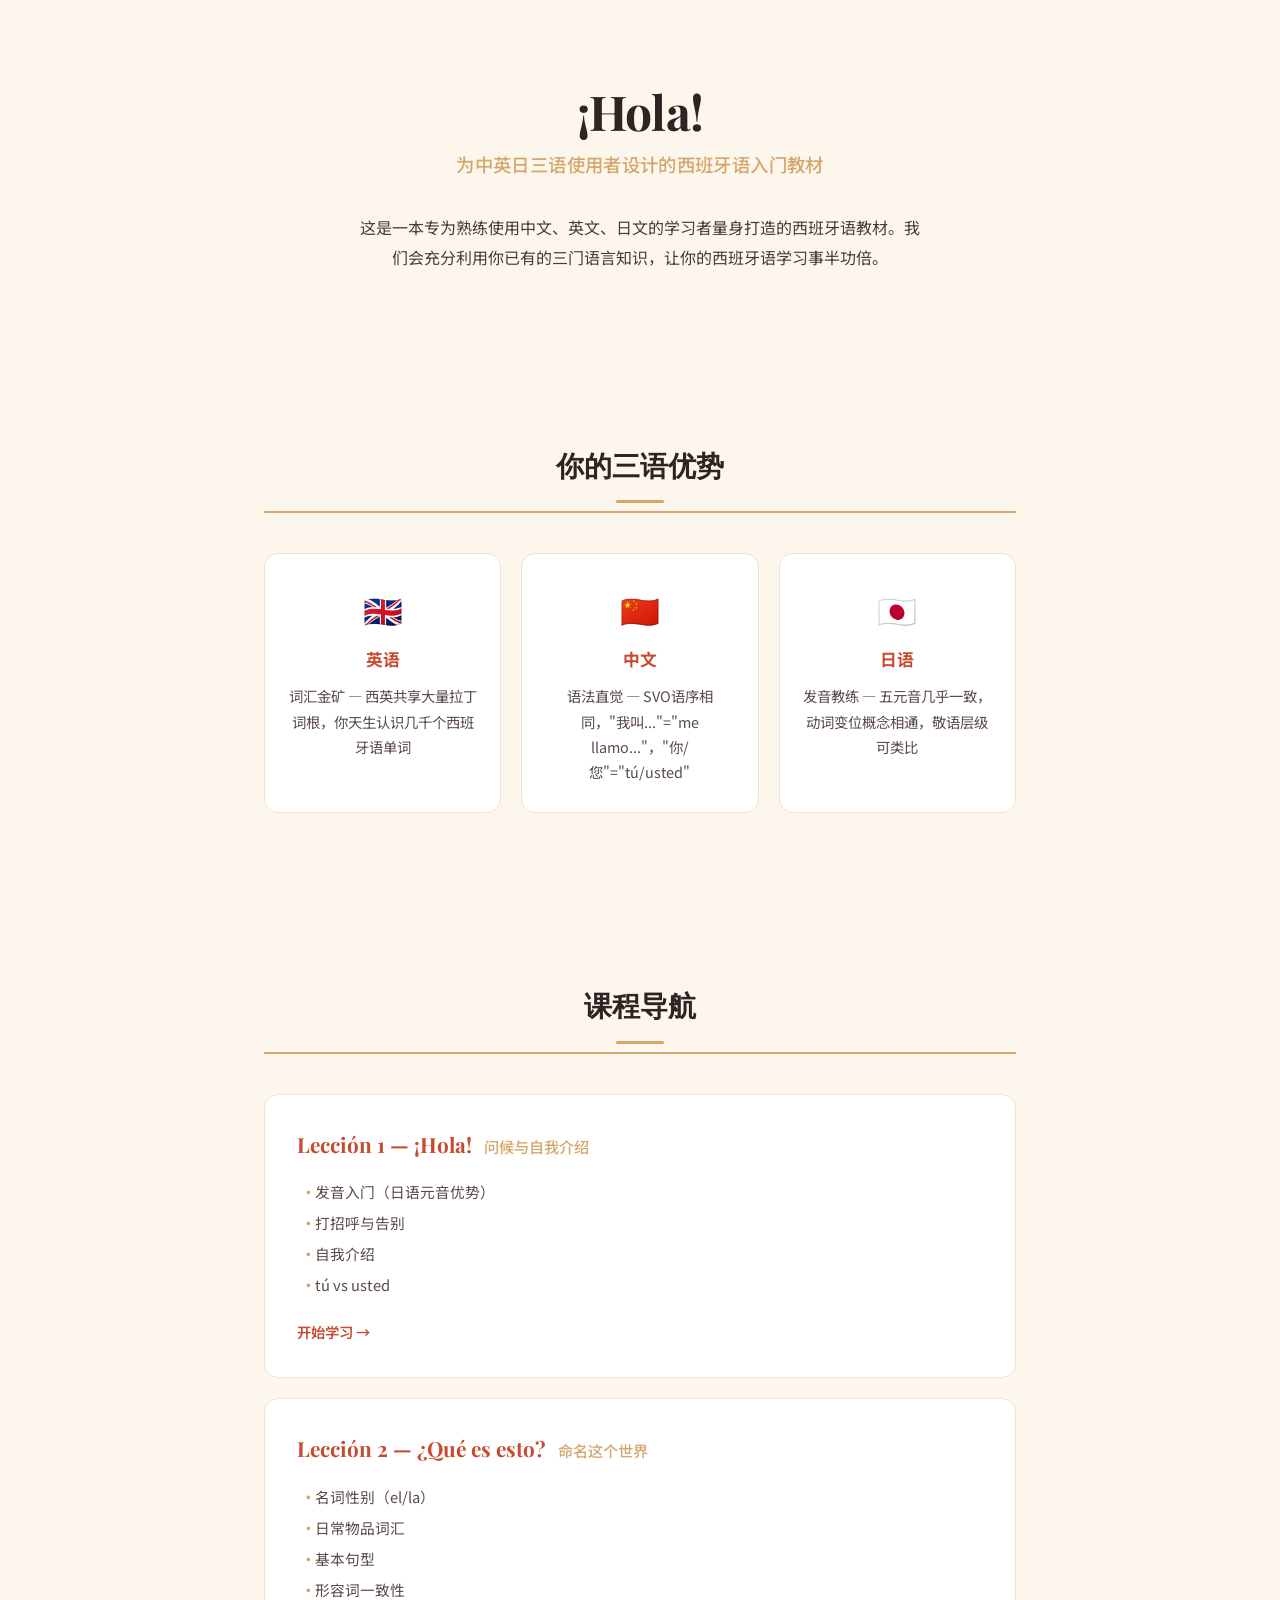
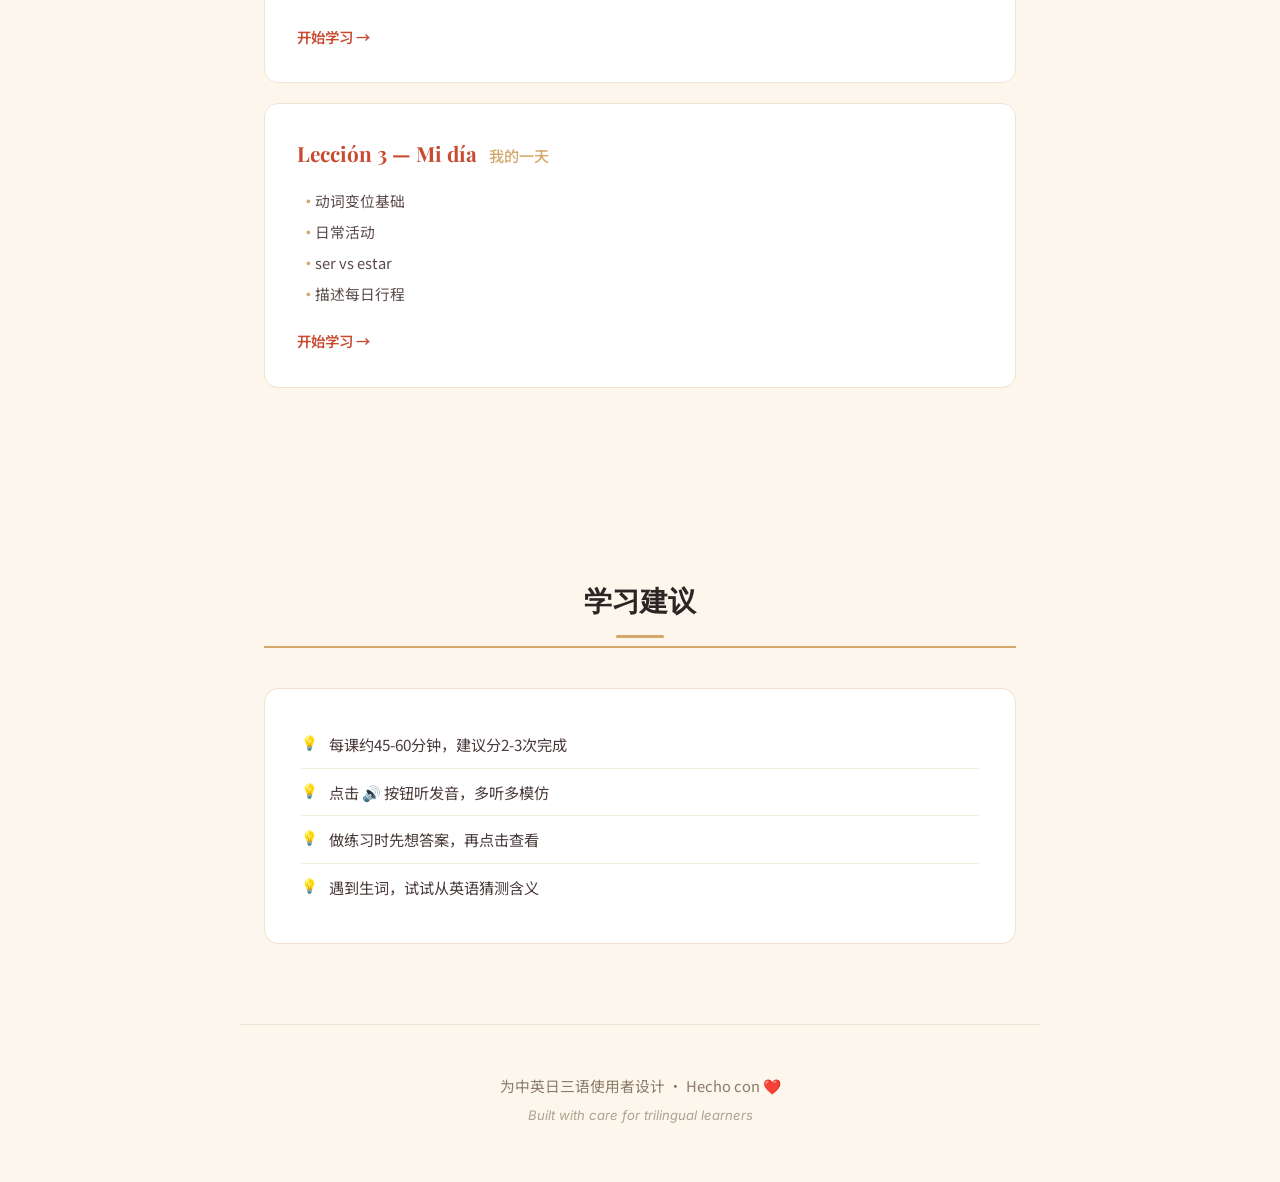
==== index.html @ 63743ad9 "Initial commit: Spanish textbook for trilingual learners (ZH/EN/JA) Three lessons with TTS audio, in" ====
<!DOCTYPE html>
<html lang="zh-CN">
<head>
  <meta charset="UTF-8">
  <meta name="viewport" content="width=device-width, initial-scale=1.0">
  <title>¡Hola! — 西班牙语入门教材</title>
  <link rel="preconnect" href="https://fonts.googleapis.com">
  <link rel="preconnect" href="https://fonts.gstatic.com" crossorigin>
  <link href="https://fonts.googleapis.com/css2?family=Inter:wght@400;500;600&family=Noto+Sans+SC:wght@400;500;700&family=Playfair+Display:ital,wght@0,700;1,700&display=swap" rel="stylesheet">
  <link rel="stylesheet" href="css/style.css">
</head>
<body>

  <!-- Hero -->
  <section class="hero">
    <div class="container">
      <h1 class="hero-title">¡Hola!</h1>
      <p class="hero-subtitle">为中英日三语使用者设计的西班牙语入门教材</p>
      <p class="hero-welcome">这是一本专为熟练使用中文、英文、日文的学习者量身打造的西班牙语教材。我们会充分利用你已有的三门语言知识，让你的西班牙语学习事半功倍。</p>
    </div>
  </section>

  <!-- Advantages -->
  <section class="advantages">
    <div class="container">
      <h2 class="section-title">你的三语优势</h2>
      <div class="advantages-grid">
        <div class="advantage-card">
          <div class="advantage-flag">🇬🇧</div>
          <div class="advantage-lang">英语</div>
          <p class="advantage-desc">词汇金矿 — 西英共享大量拉丁词根，你天生认识几千个西班牙语单词</p>
        </div>
        <div class="advantage-card">
          <div class="advantage-flag">🇨🇳</div>
          <div class="advantage-lang">中文</div>
          <p class="advantage-desc">语法直觉 — SVO语序相同，"我叫..."="me llamo..."，"你/您"="tú/usted"</p>
        </div>
        <div class="advantage-card">
          <div class="advantage-flag">🇯🇵</div>
          <div class="advantage-lang">日语</div>
          <p class="advantage-desc">发音教练 — 五元音几乎一致，动词变位概念相通，敬语层级可类比</p>
        </div>
      </div>
    </div>
  </section>

  <!-- Course Map -->
  <section class="course-map">
    <div class="container">
      <h2 class="section-title">课程导航</h2>

      <a href="leccion1.html" class="lesson-card">
        <div class="lesson-header">
          <span class="lesson-title">Lección 1 — ¡Hola!</span>
          <span class="lesson-zh-title">问候与自我介绍</span>
        </div>
        <ul class="lesson-topics">
          <li>发音入门（日语元音优势）</li>
          <li>打招呼与告别</li>
          <li>自我介绍</li>
          <li>tú vs usted</li>
        </ul>
        <span class="lesson-cta">开始学习</span>
      </a>

      <a href="leccion2.html" class="lesson-card">
        <div class="lesson-header">
          <span class="lesson-title">Lección 2 — ¿Qué es esto?</span>
          <span class="lesson-zh-title">命名这个世界</span>
        </div>
        <ul class="lesson-topics">
          <li>名词性别（el/la）</li>
          <li>日常物品词汇</li>
          <li>基本句型</li>
          <li>形容词一致性</li>
        </ul>
        <span class="lesson-cta">开始学习</span>
      </a>

      <a href="leccion3.html" class="lesson-card">
        <div class="lesson-header">
          <span class="lesson-title">Lección 3 — Mi día</span>
          <span class="lesson-zh-title">我的一天</span>
        </div>
        <ul class="lesson-topics">
          <li>动词变位基础</li>
          <li>日常活动</li>
          <li>ser vs estar</li>
          <li>描述每日行程</li>
        </ul>
        <span class="lesson-cta">开始学习</span>
      </a>
    </div>
  </section>

  <!-- Tips -->
  <section class="tips">
    <div class="container">
      <h2 class="section-title">学习建议</h2>
      <ul class="tips-list">
        <li>每课约45-60分钟，建议分2-3次完成</li>
        <li>点击 🔊 按钮听发音，多听多模仿</li>
        <li>做练习时先想答案，再点击查看</li>
        <li>遇到生词，试试从英语猜测含义</li>
      </ul>
    </div>
  </section>

  <!-- Footer -->
  <footer class="footer">
    <div class="container">
      <p class="footer-main">为中英日三语使用者设计 · Hecho con ❤️</p>
      <p class="footer-sub">Built with care for trilingual learners</p>
    </div>
  </footer>

</body>
</html>
---- css/style.css ----
/* ═══════════════════════════════════════════════════════════════
   SHARED CSS — Español Course
   Contains all styles from index.html, leccion1, leccion2, leccion3
   ═══════════════════════════════════════════════════════════════ */

/* === RESET & BASE (shared across all lessons) === */
*, *::before, *::after {
  margin: 0;
  padding: 0;
  box-sizing: border-box;
}

:root {
  --terracotta: #C84B31;
  --cream: #ECDBBA;
  --dark: #2D2424;
  --gold: #D4A76A;
  --light-bg: #FDF6EC;
  --success: #4CAF50;
  --error: #E74C3C;
  /* Leccion 1 specific vars */
  --font-heading: 'Playfair Display', serif;
  --font-body: 'Inter', 'Noto Sans SC', 'Noto Sans JP', sans-serif;
  --font-cn: 'Noto Sans SC', sans-serif;
  --font-jp: 'Noto Sans JP', sans-serif;
  --max-w: 800px;
  --nav-h: 52px;
  --section-nav-h: 42px;
  /* Leccion 2 specific vars */
  --masc: #3B82F6;
  --fem: #E11D48;
  /* Leccion 3 specific vars */
  --light-cream: #F5EFE6;
  --soft-white: #FFF8F0;
  --terracotta-light: rgba(200,75,49,0.08);
  --gold-light: rgba(212,167,106,0.12);
  --shadow-sm: 0 1px 3px rgba(45,36,36,0.08);
  --shadow-md: 0 4px 12px rgba(45,36,36,0.10);
  --shadow-lg: 0 8px 30px rgba(45,36,36,0.12);
  --radius: 12px;
  --radius-sm: 8px;
}


/* ═══════════════════════════════════════════════════════════════
   INDEX.HTML STYLES
   ═══════════════════════════════════════════════════════════════ */

/* Note: index.html body uses slightly different font declaration;
   we keep the body rule generic, and index adds its own overrides inline */

body {
  font-family: 'Noto Sans SC', 'Inter', sans-serif;
  background-color: #FDF6EC;
  color: #2D2424;
  line-height: 1.7;
  -webkit-font-smoothing: antialiased;
}

.container {
  max-width: 800px;
  margin: 0 auto;
  padding: 0 24px;
}

/* ── Index Hero ── */
.hero-title {
  font-family: 'Playfair Display', serif;
  font-size: 5rem;
  font-weight: 700;
  color: #C84B31;
  letter-spacing: -0.02em;
  margin-bottom: 16px;
}

.hero-subtitle {
  font-size: 1.15rem;
  font-weight: 500;
  color: #D4A76A;
  margin-bottom: 32px;
  letter-spacing: 0.02em;
}

.hero-welcome {
  font-size: 1rem;
  color: #4a3a3a;
  max-width: 560px;
  margin: 0 auto;
  line-height: 1.9;
}

/* ── Index Section titles ── */
.section-title {
  font-family: 'Playfair Display', serif;
  font-size: 1.75rem;
  font-weight: 700;
  color: #2D2424;
  text-align: center;
  margin-bottom: 40px;
  position: relative;
}

.section-title::after {
  content: '';
  display: block;
  width: 48px;
  height: 3px;
  background: #D4A76A;
  border-radius: 2px;
  margin: 12px auto 0;
}

/* ── Index Advantages ── */
.advantages {
  padding: 60px 0;
}

.advantages-grid {
  display: grid;
  grid-template-columns: repeat(3, 1fr);
  gap: 20px;
}

.advantage-card {
  background: #fff;
  border-radius: 14px;
  padding: 28px 22px;
  text-align: center;
  border: 1px solid #f0e4d0;
  transition: transform 0.25s ease, box-shadow 0.25s ease;
}

.advantage-card:hover {
  transform: translateY(-4px);
  box-shadow: 0 8px 24px rgba(45, 36, 36, 0.08);
}

.advantage-flag {
  font-size: 2rem;
  margin-bottom: 8px;
}

.advantage-lang {
  font-weight: 700;
  font-size: 1.05rem;
  margin-bottom: 10px;
  color: #C84B31;
}

.advantage-desc {
  font-size: 0.9rem;
  color: #5a4a4a;
  line-height: 1.75;
}

/* ── Index Course Map ── */
.course-map {
  padding: 60px 0;
}

.lesson-card {
  background: #fff;
  border-radius: 14px;
  padding: 32px;
  margin-bottom: 20px;
  border: 1px solid #f0e4d0;
  transition: transform 0.25s ease, box-shadow 0.25s ease, border-color 0.25s ease;
  display: block;
  text-decoration: none;
  color: inherit;
}

.lesson-card:hover {
  transform: translateY(-3px);
  box-shadow: 0 10px 30px rgba(200, 75, 49, 0.1);
  border-color: #D4A76A;
}

.lesson-header {
  display: flex;
  align-items: baseline;
  gap: 12px;
  margin-bottom: 6px;
  flex-wrap: wrap;
}

.lesson-title {
  font-family: 'Playfair Display', serif;
  font-size: 1.3rem;
  font-weight: 700;
  color: #C84B31;
}

.lesson-zh-title {
  font-size: 0.95rem;
  font-weight: 500;
  color: #D4A76A;
}

.lesson-topics {
  list-style: none;
  margin: 14px 0 18px;
  padding: 0;
}

.lesson-topics li {
  font-size: 0.92rem;
  color: #5a4a4a;
  padding: 3px 0;
  padding-left: 18px;
  position: relative;
}

.lesson-topics li::before {
  content: '·';
  position: absolute;
  left: 4px;
  color: #D4A76A;
  font-weight: 700;
}

.lesson-cta {
  display: inline-block;
  font-size: 0.9rem;
  font-weight: 600;
  color: #C84B31;
  transition: color 0.2s ease;
}

.lesson-card:hover .lesson-cta {
  color: #a33d26;
}

.lesson-cta::after {
  content: ' →';
}

/* ── Index Tips ── */
.tips {
  padding: 60px 0;
}

.tips-list {
  background: #fff;
  border-radius: 14px;
  padding: 32px 36px;
  border: 1px solid #f0e4d0;
  list-style: none;
}

.tips-list li {
  font-size: 0.95rem;
  color: #4a3a3a;
  padding: 10px 0;
  padding-left: 28px;
  position: relative;
  line-height: 1.75;
}

.tips-list li::before {
  content: '💡';
  position: absolute;
  left: 0;
  top: 10px;
  font-size: 0.85rem;
}

.tips-list li + li {
  border-top: 1px solid #f5ece0;
}

/* ── Index Footer ── */
.footer {
  text-align: center;
  padding: 48px 0 56px;
  border-top: 1px solid #ede3d3;
  margin-top: 20px;
}

.footer-main {
  font-size: 0.92rem;
  color: #8a7a6a;
  margin-bottom: 6px;
}

.footer-sub {
  font-family: 'Inter', sans-serif;
  font-size: 0.82rem;
  color: #b0a090;
  font-style: italic;
}


/* ═══════════════════════════════════════════════════════════════
   LECCIÓN 1 STYLES
   ═══════════════════════════════════════════════════════════════ */

/* --- Leccion 1: html/body overrides ---
   (Applied via body.leccion1 or page-specific inline) */

/* === SCROLL PROGRESS BAR (L1) === */
#progress-bar {
  position: fixed; top: 0; left: 0;
  height: 3px; width: 0%;
  background: linear-gradient(90deg, var(--terracotta), var(--gold));
  z-index: 1001;
  transition: width 0.1s linear;
}

/* === STICKY NAV (L1) === */
nav.main-nav {
  position: sticky; top: 0; z-index: 1000;
  background: var(--dark);
  border-bottom: 2px solid var(--terracotta);
}
nav.main-nav .nav-inner {
  max-width: var(--max-w);
  margin: 0 auto;
  display: flex; align-items: center; justify-content: center;
  gap: 0;
  height: var(--nav-h);
  padding: 0 20px;
}
nav.main-nav a {
  color: var(--cream);
  text-decoration: none;
  font-family: var(--font-cn);
  font-size: 14px;
  font-weight: 500;
  padding: 8px 18px;
  border-radius: 4px;
  transition: background 0.2s, color 0.2s;
}
nav.main-nav a:hover { background: rgba(200,75,49,0.3); }
nav.main-nav a.active {
  background: var(--terracotta);
  color: #fff;
}

/* === SECTION NAV (L1) === */
nav.section-nav {
  position: sticky; top: var(--nav-h); z-index: 999;
  background: var(--cream);
  border-bottom: 1px solid var(--gold);
  overflow-x: auto;
  -webkit-overflow-scrolling: touch;
}
nav.section-nav::-webkit-scrollbar { height: 0; }
nav.section-nav .nav-inner {
  max-width: var(--max-w);
  margin: 0 auto;
  display: flex; align-items: center;
  gap: 4px;
  height: var(--section-nav-h);
  padding: 0 20px;
  white-space: nowrap;
}
nav.section-nav a {
  color: var(--dark);
  text-decoration: none;
  font-family: var(--font-cn);
  font-size: 13px;
  padding: 4px 12px;
  border-radius: 20px;
  transition: background 0.2s, color 0.2s;
  flex-shrink: 0;
}
nav.section-nav a:hover { background: var(--gold); color: #fff; }
nav.section-nav a.active { background: var(--terracotta); color: #fff; }

/* === SPEED CONTROL (L1) === */
.speed-control {
  max-width: var(--max-w);
  margin: 16px auto 0;
  padding: 10px 20px;
  display: flex; align-items: center; gap: 12px;
  background: #fff;
  border: 1px solid var(--cream);
  border-radius: 8px;
  font-family: var(--font-cn);
  font-size: 13px;
  color: var(--dark);
}
.speed-control input[type="range"] {
  flex: 1;
  max-width: 180px;
  accent-color: var(--terracotta);
  cursor: pointer;
}
.speed-control .speed-val {
  font-weight: 600;
  color: var(--terracotta);
  min-width: 36px;
}

/* === MAIN CONTENT (L1) === */
main {
  max-width: var(--max-w);
  margin: 0 auto;
  padding: 32px 20px 60px;
}

/* === HEADINGS (L1) === */
h1 {
  font-family: var(--font-heading);
  font-size: 2.2rem;
  color: var(--terracotta);
  margin-bottom: 8px;
  line-height: 1.3;
}
h1 .subtitle {
  display: block;
  font-family: var(--font-cn);
  font-size: 1rem;
  color: var(--dark);
  font-weight: 500;
  margin-top: 4px;
}
h2 {
  font-family: var(--font-heading);
  font-size: 1.6rem;
  color: var(--dark);
  margin: 48px 0 20px;
  padding-bottom: 8px;
  border-bottom: 2px solid var(--gold);
}
h2 .block-num {
  display: inline-block;
  background: var(--terracotta);
  color: #fff;
  font-family: var(--font-body);
  font-size: 0.75rem;
  font-weight: 700;
  padding: 2px 10px;
  border-radius: 12px;
  margin-right: 8px;
  vertical-align: middle;
  position: relative;
  top: -2px;
}
h3 {
  font-family: var(--font-cn);
  font-size: 1.15rem;
  font-weight: 600;
  color: var(--dark);
  margin: 28px 0 12px;
}

/* === CARDS & BOXES (L1) === */
.welcome-card {
  background: linear-gradient(135deg, var(--cream), #fff);
  border-left: 4px solid var(--terracotta);
  border-radius: 8px;
  padding: 24px 28px;
  margin: 24px 0;
  font-family: var(--font-cn);
  font-size: 1.05rem;
  line-height: 1.9;
}
.character-card {
  display: flex; align-items: center; gap: 20px;
  background: #fff;
  border: 2px solid var(--gold);
  border-radius: 12px;
  padding: 20px 24px;
  margin: 20px 0;
}
.character-card .avatar {
  font-size: 3rem;
  width: 72px; height: 72px;
  background: var(--cream);
  border-radius: 50%;
  display: flex; align-items: center; justify-content: center;
  flex-shrink: 0;
}
.character-card .info {
  font-family: var(--font-cn);
}
.character-card .info .name {
  font-family: var(--font-heading);
  font-size: 1.3rem;
  color: var(--terracotta);
}
.character-card .info p {
  font-size: 0.95rem;
  color: #555;
  margin-top: 4px;
}

.note-box {
  background: #FFF9EE;
  border: 1px solid var(--gold);
  border-radius: 8px;
  padding: 16px 20px;
  margin: 16px 0;
  font-family: var(--font-cn);
  font-size: 0.93rem;
  line-height: 1.8;
}
.note-box.jp-note {
  border-left: 4px solid #E91E63;
}
.note-box.grammar-note {
  border-left: 4px solid var(--terracotta);
  background: #FFF5F2;
}
.note-box .note-label {
  font-weight: 600;
  color: var(--terracotta);
  margin-bottom: 4px;
}

/* === TABLES (L1) === */
.table-wrap {
  overflow-x: auto;
  margin: 16px 0;
  border-radius: 8px;
  border: 1px solid var(--cream);
}
table {
  width: 100%;
  border-collapse: collapse;
  font-size: 0.95rem;
  background: #fff;
}
thead th {
  background: var(--dark);
  color: var(--cream);
  font-family: var(--font-cn);
  font-weight: 600;
  padding: 10px 14px;
  text-align: left;
  font-size: 0.85rem;
}
tbody td {
  padding: 10px 14px;
  border-bottom: 1px solid var(--cream);
  vertical-align: middle;
}
tbody tr:last-child td { border-bottom: none; }
tbody tr:nth-child(even) { background: var(--light-bg); }
td .es { font-weight: 600; color: var(--terracotta); font-size: 1.05rem; }
td .ipa { color: #888; font-size: 0.85rem; }
td .jp { font-family: var(--font-jp); }
td .cn { font-family: var(--font-cn); }

/* === SPEAKER BUTTON (L1) === */
.speak-btn {
  display: inline-flex; align-items: center; justify-content: center;
  background: none;
  border: 1px solid var(--cream);
  border-radius: 4px;
  cursor: pointer;
  font-size: 14px;
  width: 28px; height: 28px;
  padding: 0;
  color: var(--terracotta);
  transition: background 0.15s, border-color 0.15s, transform 0.1s;
  vertical-align: middle;
  margin-left: 4px;
  flex-shrink: 0;
}
.speak-btn:hover { background: var(--cream); border-color: var(--gold); }
.speak-btn:active { transform: scale(0.92); }
.speak-btn.playing { background: var(--terracotta); color: #fff; border-color: var(--terracotta); }

/* === TIMELINE VOCABULARY (L1) === */
.timeline {
  margin: 24px 0;
  position: relative;
}
.timeline::before {
  content: '';
  position: absolute;
  left: 20px; top: 0; bottom: 0;
  width: 2px;
  background: var(--gold);
}
.timeline-section {
  margin-bottom: 28px;
  padding-left: 50px;
  position: relative;
}
.timeline-section .dot {
  position: absolute;
  left: 13px; top: 6px;
  width: 16px; height: 16px;
  background: var(--terracotta);
  border-radius: 50%;
  border: 3px solid var(--light-bg);
}
.timeline-section .time-label {
  font-family: var(--font-cn);
  font-weight: 600;
  font-size: 0.9rem;
  color: var(--gold);
  margin-bottom: 8px;
  letter-spacing: 0.5px;
}

/* Leccion 1 vocab-item (different from L2's vocab-item) */
/* Using descendant selectors where needed */
.timeline .vocab-item,
.leccion1 .vocab-item {
  background: #fff;
  border: 1px solid var(--cream);
  border-radius: 8px;
  padding: 14px 18px;
  margin-bottom: 10px;
  display: flex;
  align-items: flex-start;
  gap: 12px;
  flex-wrap: wrap;
}
.vocab-item .es-word {
  font-size: 1.25rem;
  font-weight: 700;
  color: var(--terracotta);
  font-family: var(--font-heading);
}
.vocab-item .details {
  font-family: var(--font-cn);
  font-size: 0.9rem;
  color: #555;
  flex: 1;
  min-width: 200px;
}
.vocab-item .details .cn-meaning {
  font-weight: 600;
  color: var(--dark);
}
.vocab-item .phonetic {
  font-size: 0.8rem;
  color: #999;
  font-style: italic;
}
.vocab-item .note-inline {
  font-size: 0.82rem;
  color: var(--terracotta);
  margin-top: 4px;
  display: block;
}

/* === PHRASES (L1) === */
.phrase-card {
  background: #fff;
  border: 1px solid var(--cream);
  border-radius: 8px;
  padding: 16px 20px;
  margin-bottom: 12px;
  display: flex;
  align-items: center;
  gap: 12px;
  flex-wrap: wrap;
}
.phrase-card .es-phrase {
  font-size: 1.2rem;
  font-weight: 700;
  color: var(--terracotta);
  font-family: var(--font-heading);
}
.phrase-card .meaning {
  font-family: var(--font-cn);
  font-size: 0.9rem;
  color: #555;
  flex: 1;
}
.phrase-card .meaning .cn { font-weight: 600; color: var(--dark); }

/* === DIALOGUES (L1) === */
.dialogue-box {
  background: #fff;
  border: 2px solid var(--cream);
  border-radius: 12px;
  padding: 24px;
  margin: 20px 0;
  position: relative;
}
.dialogue-box .dialogue-title {
  font-family: var(--font-cn);
  font-weight: 600;
  font-size: 1rem;
  color: var(--terracotta);
  margin-bottom: 16px;
  display: flex;
  align-items: center;
  justify-content: space-between;
  flex-wrap: wrap;
  gap: 8px;
}

/* L1 play-all-btn */
.dialogue-box .play-all-btn,
.play-all-btn {
  background: var(--terracotta);
  color: #fff;
  border: none;
  border-radius: 20px;
  padding: 6px 16px;
  font-size: 0.82rem;
  font-family: var(--font-cn);
  cursor: pointer;
  transition: background 0.2s, transform 0.1s;
  display: inline-flex; align-items: center; gap: 6px;
}
.play-all-btn:hover { background: #a33d26; }
.play-all-btn:active { transform: scale(0.96); }

/* L1 dialogue-line */
.dialogue-box .dialogue-line {
  display: flex;
  gap: 12px;
  margin-bottom: 12px;
  align-items: flex-start;
}
.dialogue-box .dialogue-line:last-child { margin-bottom: 0; }
.dialogue-box .dialogue-line .speaker {
  font-weight: 700;
  color: var(--dark);
  min-width: 80px;
  flex-shrink: 0;
  font-size: 0.9rem;
  padding-top: 2px;
}
.dialogue-box .dialogue-line .speaker.carlos { color: var(--terracotta); }
.dialogue-box .dialogue-line .speaker.prof { color: #6A1B9A; }
.dialogue-box .dialogue-line .text {
  flex: 1;
}
.dialogue-box .dialogue-line .text .es {
  font-weight: 600;
  color: var(--dark);
  font-size: 1rem;
}
.dialogue-box .dialogue-line .text .cn-trans {
  font-family: var(--font-cn);
  font-size: 0.85rem;
  color: #888;
  margin-top: 2px;
}
.dialogue-side-note {
  background: #F3E5F5;
  border: 1px solid #CE93D8;
  border-radius: 8px;
  padding: 12px 16px;
  margin-top: 16px;
  font-family: var(--font-cn);
  font-size: 0.85rem;
  color: #4A148C;
}

/* === EXERCISES (L1) === */
.exercise-section {
  background: #fff;
  border: 2px solid var(--cream);
  border-radius: 12px;
  padding: 24px;
  margin: 28px 0;
}
.exercise-section .exercise-title {
  font-family: var(--font-cn);
  font-weight: 700;
  font-size: 1.05rem;
  color: var(--terracotta);
  margin-bottom: 20px;
  display: flex;
  align-items: center;
  gap: 8px;
}

.question-block {
  margin-bottom: 20px;
  padding-bottom: 20px;
  border-bottom: 1px dashed var(--cream);
}
.question-block:last-of-type { border-bottom: none; padding-bottom: 0; }
.question-block .q-label {
  font-family: var(--font-cn);
  font-size: 0.95rem;
  margin-bottom: 10px;
  color: var(--dark);
  line-height: 1.6;
}
.question-block .q-label .q-num {
  display: inline-block;
  background: var(--cream);
  color: var(--dark);
  font-weight: 700;
  font-size: 0.78rem;
  width: 24px; height: 24px;
  line-height: 24px;
  text-align: center;
  border-radius: 50%;
  margin-right: 6px;
}

/* Multiple choice (L1) */
.mc-options {
  display: flex; flex-wrap: wrap; gap: 8px;
  margin-bottom: 10px;
}
.mc-btn {
  background: var(--light-bg);
  border: 2px solid var(--cream);
  border-radius: 8px;
  padding: 8px 18px;
  font-size: 0.95rem;
  font-family: var(--font-body);
  cursor: pointer;
  transition: border-color 0.2s, background 0.2s;
}
.mc-btn:hover { border-color: var(--gold); background: #FFF9EE; }
.mc-btn.selected { border-color: var(--terracotta); background: #FFF0EB; }
.mc-btn.correct { border-color: var(--success) !important; background: #E8F5E9 !important; color: var(--success); font-weight: 600; }
.mc-btn.wrong { border-color: var(--error) !important; background: #FFEBEE !important; color: var(--error); }
.mc-btn:disabled { cursor: default; opacity: 0.85; }

/* Text input (L1) */
.answer-input {
  border: 2px solid var(--cream);
  border-radius: 8px;
  padding: 8px 14px;
  font-size: 1rem;
  font-family: var(--font-body);
  width: 100%;
  max-width: 360px;
  outline: none;
  transition: border-color 0.2s;
}
.answer-input:focus { border-color: var(--gold); }
.answer-input.correct { border-color: var(--success) !important; background: #E8F5E9; }
.answer-input.wrong { border-color: var(--error) !important; background: #FFEBEE; }

/* L1 check-btn */
.check-btn {
  background: var(--terracotta);
  color: #fff;
  border: none;
  border-radius: 8px;
  padding: 8px 20px;
  font-size: 0.9rem;
  font-family: var(--font-cn);
  font-weight: 600;
  cursor: pointer;
  margin-top: 10px;
  transition: background 0.2s, transform 0.1s;
}
.check-btn:hover { background: #a33d26; }
.check-btn:active { transform: scale(0.97); }
.check-btn:disabled { background: #ccc; cursor: default; }

.feedback {
  font-family: var(--font-cn);
  font-size: 0.9rem;
  margin-top: 8px;
  display: none;
  padding: 8px 12px;
  border-radius: 6px;
}
.feedback.correct { display: block; background: #E8F5E9; color: var(--success); }
.feedback.wrong { display: block; background: #FFEBEE; color: var(--error); }

.score-display {
  text-align: center;
  font-family: var(--font-cn);
  font-size: 1.1rem;
  font-weight: 600;
  color: var(--terracotta);
  margin-top: 20px;
  padding: 16px;
  background: var(--cream);
  border-radius: 8px;
  display: none;
}
.score-display.show { display: block; }

.retry-btn {
  background: var(--gold);
  color: #fff;
  border: none;
  border-radius: 8px;
  padding: 8px 20px;
  font-size: 0.9rem;
  font-family: var(--font-cn);
  font-weight: 600;
  cursor: pointer;
  margin-top: 12px;
  transition: background 0.2s;
  display: none;
}
.retry-btn.show { display: inline-block; }
.retry-btn:hover { background: #b8904e; }

/* === COLLAPSIBLE (L1) === */
.collapsible {
  margin: 16px 0;
}
.collapsible-toggle {
  background: var(--cream);
  border: none;
  border-radius: 8px;
  padding: 12px 18px;
  font-family: var(--font-cn);
  font-size: 0.95rem;
  font-weight: 600;
  cursor: pointer;
  width: 100%;
  text-align: left;
  display: flex;
  align-items: center;
  justify-content: space-between;
  transition: background 0.2s;
  color: var(--dark);
}
.collapsible-toggle:hover { background: var(--gold); color: #fff; }
.collapsible-toggle .arrow {
  transition: transform 0.3s;
  font-size: 0.8rem;
}
.collapsible-toggle.open .arrow { transform: rotate(180deg); }
.collapsible-content {
  max-height: 0;
  overflow: hidden;
  transition: max-height 0.4s ease;
}
.collapsible-content .inner {
  padding: 16px 18px;
  font-family: var(--font-cn);
  font-size: 0.93rem;
  line-height: 1.8;
  background: #fff;
  border: 1px solid var(--cream);
  border-top: none;
  border-radius: 0 0 8px 8px;
}

/* === CONSONANT LIST (L1) === */
.consonant-list {
  margin: 16px 0;
}
.consonant-item {
  background: #fff;
  border: 1px solid var(--cream);
  border-radius: 8px;
  padding: 14px 18px;
  margin-bottom: 10px;
}
.consonant-item .letter {
  font-size: 1.4rem;
  font-weight: 700;
  color: var(--terracotta);
  font-family: var(--font-heading);
  display: inline;
}
.consonant-item .ipa-info {
  font-size: 0.85rem;
  color: #888;
  display: inline;
  margin-left: 8px;
}
.consonant-item .desc {
  font-family: var(--font-cn);
  font-size: 0.9rem;
  color: #555;
  margin-top: 6px;
  line-height: 1.7;
}
.consonant-item .example {
  font-weight: 600;
  color: var(--dark);
}

/* === UNLOCK CARD (L1) === */
.unlock-card {
  border: 3px solid var(--gold);
  border-radius: 16px;
  padding: 28px;
  margin: 28px 0;
  background: linear-gradient(135deg, #FFF9EE, #fff);
  text-align: center;
}
.unlock-card h3 {
  color: var(--gold);
  font-family: var(--font-heading);
  font-size: 1.4rem;
  margin-bottom: 16px;
}
.unlock-card ul {
  list-style: none;
  font-family: var(--font-cn);
  font-size: 0.95rem;
  text-align: left;
  max-width: 400px;
  margin: 0 auto 16px;
}
.unlock-card ul li {
  padding: 6px 0;
  padding-left: 24px;
  position: relative;
}
.unlock-card ul li::before {
  content: '\2713';
  position: absolute;
  left: 0;
  color: var(--success);
  font-weight: 700;
}
.unlock-card .script-box {
  background: var(--cream);
  border-radius: 8px;
  padding: 16px 20px;
  margin-top: 16px;
  font-size: 1.1rem;
  font-weight: 600;
  color: var(--dark);
  display: flex;
  align-items: center;
  justify-content: center;
  gap: 10px;
  flex-wrap: wrap;
}

/* === SELF-CHECK (L1) === */
.self-check {
  margin: 24px 0;
}
.self-check label {
  display: flex;
  align-items: flex-start;
  gap: 10px;
  font-family: var(--font-cn);
  font-size: 0.95rem;
  padding: 8px 0;
  cursor: pointer;
}
.self-check input[type="checkbox"] {
  accent-color: var(--success);
  width: 18px; height: 18px;
  margin-top: 2px;
  flex-shrink: 0;
}

/* === CULTURAL NOTE inner (L1) === */
.cultural-note .inner {
  background: #FFF3E0 !important;
  border-color: #FFB74D !important;
}

/* === FOOTER (L1) === */
footer {
  max-width: var(--max-w);
  margin: 40px auto 0;
  padding: 24px 20px;
  text-align: center;
  font-family: var(--font-cn);
  font-size: 0.85rem;
  color: #999;
  border-top: 1px solid var(--cream);
}

/* === PRINT (L1) === */
@media print {
  .speak-btn, .play-all-btn, .speed-control, nav.main-nav, nav.section-nav, #progress-bar,
  .check-btn, .retry-btn { display: none !important; }
  .collapsible-content { max-height: none !important; }
  .feedback.correct, .feedback.wrong { display: block !important; }
  body { background: #fff; }
  main { padding: 20px; }
}

/* === RESPONSIVE (L1) === */
@media (max-width: 600px) {
  h1 { font-size: 1.6rem; }
  h2 { font-size: 1.3rem; }
  nav.main-nav .nav-inner { gap: 0; }
  nav.main-nav a { padding: 8px 12px; font-size: 13px; }
  nav.section-nav a { font-size: 12px; padding: 4px 10px; }
  .dialogue-box .dialogue-line { flex-direction: column; gap: 4px; }
  .dialogue-box .dialogue-line .speaker { min-width: auto; }
  .timeline .vocab-item { flex-direction: column; gap: 6px; }
  .character-card { flex-direction: column; text-align: center; gap: 12px; }
  .mc-options { flex-direction: column; }
  .mc-btn { width: 100%; }
  .exercise-section { padding: 16px; }
  .dialogue-box { padding: 16px; }
}


/* ═══════════════════════════════════════════════════════════════
   LECCIÓN 2 STYLES
   ═══════════════════════════════════════════════════════════════ */

/* L2 Scroll progress (different id than L1) */
#scroll-progress {
  position: fixed; top: 0; left: 0;
  height: 4px;
  background: linear-gradient(90deg, var(--terracotta), var(--gold));
  width: 0;
  z-index: 1001;
  transition: width .1s;
}

/* L2 Nav — uses plain <nav> without .main-nav class */
/* (These rules won't conflict with L1 since L1 uses nav.main-nav) */

/* L2 nav-brand */
.nav-brand {
  font-family: 'Playfair Display', serif;
  color: var(--gold);
  font-size: 1.1rem;
  font-weight: 700;
  margin-right: auto;
  text-decoration: none;
}

/* L2 section-nav (different style from L1's section-nav) */
.section-nav-toc {
  background: #fff;
  border-radius: 12px;
  padding: 1.25rem 1.5rem;
  margin-bottom: 2rem;
  border: 1px solid rgba(0,0,0,.06);
}

/* L2 subtitle */
.subtitle {
  font-family: 'Noto Sans SC', sans-serif;
  font-size: 1rem;
  color: var(--terracotta);
  margin-bottom: 2rem;
  font-weight: 500;
}

/* L2 h2 sec-num and sec-cn */
h2 .sec-num { color: var(--terracotta); margin-right: .3rem; }
h2 .sec-cn {
  font-family: 'Noto Sans SC', sans-serif;
  font-size: .95rem;
  color: #888;
  font-weight: 400;
  display: block;
  margin-top: .2rem;
}

/* L2 Cards & boxes */
.card {
  background: #fff;
  border-radius: 12px;
  padding: 1.5rem;
  margin: 1.25rem 0;
  border: 1px solid rgba(0,0,0,.06);
  box-shadow: 0 1px 4px rgba(0,0,0,.04);
}
.card-gold { border: 2px solid var(--gold); background: linear-gradient(135deg, #fffdf7, #fff9ed); }
.card-concept { border-left: 4px solid var(--terracotta); background: #fff; }
.tip {
  background: rgba(212,167,106,.1);
  border-radius: 10px;
  padding: 1rem 1.25rem;
  margin: 1rem 0;
  font-size: .9rem;
  line-height: 1.7;
}
.tip::before { content: '💡 '; font-size: 1rem; }
.warning {
  background: rgba(231,76,60,.06);
  border-radius: 10px;
  padding: 1rem 1.25rem;
  margin: 1rem 0;
  font-size: .9rem;
  border-left: 3px solid var(--error);
}
.warning::before { content: '⚠️ '; }
.cultural-note summary {
  cursor: pointer;
  font-family: 'Noto Sans SC', sans-serif;
  font-weight: 600;
  color: var(--gold);
  padding: .5rem 0;
}
.cultural-note .inner {
  padding: .75rem 0;
  font-size: .9rem;
  line-height: 1.8;
}

/* L2 Spanish text highlight */
.es { font-weight: 600; color: var(--terracotta); }
.es-block {
  background: rgba(200,75,49,.05);
  padding: 1rem 1.25rem;
  border-radius: 8px;
  margin: .75rem 0;
  font-size: 1.05rem;
  line-height: 2;
}

/* L2 Speak button (different class from L1's .speak-btn) */
.speak {
  background: none;
  border: none;
  cursor: pointer;
  font-size: 1rem;
  padding: 2px 4px;
  border-radius: 4px;
  transition: transform .15s;
  vertical-align: middle;
}
.speak:hover { transform: scale(1.25); }
.speak:active { transform: scale(.95); }

/* L2 Vocabulary */
.vocab-group { margin: 1rem 0; }
.vocab-group-title {
  font-family: 'Noto Sans SC', sans-serif;
  font-size: .95rem;
  font-weight: 600;
  color: var(--dark);
  margin-bottom: .5rem;
  padding: .4rem .75rem;
  background: var(--cream);
  border-radius: 8px;
  display: inline-block;
}
.vocab-item {
  display: flex;
  align-items: baseline;
  gap: .5rem;
  padding: .6rem .5rem;
  border-bottom: 1px solid rgba(0,0,0,.04);
  flex-wrap: wrap;
}
.vocab-item:last-child { border-bottom: none; }
.vocab-es { font-weight: 700; color: var(--terracotta); min-width: 140px; font-size: 1.02rem; }
.vocab-cn { font-family: 'Noto Sans SC', sans-serif; color: #555; font-size: .9rem; }
.vocab-en { color: #888; font-size: .82rem; }
.vocab-note {
  font-size: .8rem;
  color: var(--gold);
  font-weight: 500;
  width: 100%;
  padding-left: 140px;
  margin-top: -.1rem;
}

/* L2 Gender colors */
.masc { color: var(--masc); }
.fem { color: var(--fem); }
.gender-tag {
  display: inline-block;
  font-size: .7rem;
  font-weight: 700;
  padding: 1px 6px;
  border-radius: 4px;
  margin-left: 4px;
  vertical-align: middle;
}
.gender-tag.m { background: rgba(59,130,246,.1); color: var(--masc); }
.gender-tag.f { background: rgba(225,29,72,.1); color: var(--fem); }

/* L2 Gender pattern visual */
.gender-pattern { display: flex; flex-direction: column; gap: .75rem; margin: 1rem 0; }
.gp-row { display: flex; align-items: center; gap: .75rem; padding: .75rem 1rem; border-radius: 10px; flex-wrap: wrap; }
.gp-row.m-row { background: rgba(59,130,246,.06); border: 1px solid rgba(59,130,246,.12); }
.gp-row.f-row { background: rgba(225,29,72,.06); border: 1px solid rgba(225,29,72,.12); }
.gp-row.exc-row { background: rgba(231,76,60,.05); border: 1px solid rgba(231,76,60,.1); }
.gp-icon { font-size: 1.3rem; flex-shrink: 0; }
.gp-rule { font-family: 'Noto Sans SC', sans-serif; font-size: .9rem; font-weight: 600; min-width: 200px; }
.gp-examples { font-size: .9rem; color: #555; }

/* L2 Dialogue */
.dialogue { margin: 1rem 0; }
.dialogue-controls { display: flex; gap: .5rem; margin-bottom: .75rem; }
.dl-line {
  display: grid;
  grid-template-columns: 80px 1fr 1fr;
  gap: .75rem;
  padding: .6rem .5rem;
  border-bottom: 1px solid rgba(0,0,0,.04);
  align-items: baseline;
}
.dl-line:nth-child(even) { background: rgba(0,0,0,.015); }
.dl-speaker { font-weight: 700; color: var(--dark); font-size: .85rem; }
.dl-es { color: var(--terracotta); font-weight: 500; font-size: .95rem; }
.dl-cn { font-family: 'Noto Sans SC', sans-serif; color: #888; font-size: .85rem; }

/* L2 Exercises */
.exercise {
  background: #fff;
  border-radius: 12px;
  padding: 1.5rem;
  margin: 1.25rem 0;
  border: 2px solid var(--cream);
}
.exercise > .exercise-title {
  font-family: 'Noto Sans SC', sans-serif;
  font-weight: 700;
  color: var(--dark);
  margin-bottom: 1rem;
  display: flex;
  align-items: center;
  gap: .5rem;
}
.exercise-title .icon { font-size: 1.2rem; }
.eq { margin: .75rem 0; padding: .75rem; border-radius: 8px; background: var(--light-bg); }
.eq-prompt { font-family: 'Noto Sans SC', sans-serif; font-size: .9rem; margin-bottom: .5rem; }
.eq-input-row { display: flex; gap: .5rem; align-items: center; flex-wrap: wrap; }
.eq-input {
  border: 2px solid var(--cream);
  border-radius: 8px;
  padding: .45rem .75rem;
  font-size: .95rem;
  font-family: 'Inter', sans-serif;
  outline: none;
  transition: border-color .2s;
  width: 100%;
  max-width: 280px;
}
.eq-input:focus { border-color: var(--terracotta); }
.eq-input.correct { border-color: var(--success); background: rgba(76,175,80,.05); }
.eq-input.wrong { border-color: var(--error); background: rgba(231,76,60,.05); }

/* L2 MC buttons (also used within .exercise) */
.exercise .mc-options { display: flex; flex-wrap: wrap; gap: .5rem; margin: .5rem 0; }
.exercise .mc-btn {
  padding: .45rem 1rem;
  border: 2px solid var(--cream);
  border-radius: 8px;
  background: #fff;
  cursor: pointer;
  font-size: .9rem;
  font-family: 'Inter', 'Noto Sans SC', sans-serif;
  transition: all .2s;
}
.exercise .mc-btn:hover { border-color: var(--gold); background: rgba(212,167,106,.08); }
.exercise .mc-btn.selected { border-color: var(--terracotta); background: rgba(200,75,49,.06); font-weight: 600; }
.exercise .mc-btn.correct { border-color: var(--success); background: rgba(76,175,80,.1); color: var(--success); font-weight: 600; }
.exercise .mc-btn.wrong { border-color: var(--error); background: rgba(231,76,60,.08); color: var(--error); }

.eq-feedback { font-size: .85rem; margin-top: .35rem; font-family: 'Noto Sans SC', sans-serif; min-height: 1.2em; }
.eq-feedback.correct { color: var(--success); }
.eq-feedback.wrong { color: var(--error); }

/* L2 check/reset (within .exercise) */
.exercise .check-btn {
  background: var(--terracotta);
  color: #fff;
  border: none;
  padding: .55rem 1.5rem;
  border-radius: 8px;
  cursor: pointer;
  font-size: .9rem;
  font-family: 'Noto Sans SC', sans-serif;
  font-weight: 600;
  transition: all .2s;
  margin-top: .75rem;
}
.exercise .check-btn:hover { background: #b5412a; transform: translateY(-1px); }
.reset-btn {
  background: none;
  color: var(--terracotta);
  border: 2px solid var(--terracotta);
  padding: .45rem 1.2rem;
  border-radius: 8px;
  cursor: pointer;
  font-size: .85rem;
  font-family: 'Noto Sans SC', sans-serif;
  font-weight: 600;
  transition: all .2s;
  margin-left: .5rem;
}
.reset-btn:hover { background: rgba(200,75,49,.06); }
.score {
  font-family: 'Noto Sans SC', sans-serif;
  font-size: .9rem;
  color: var(--dark);
  padding: .5rem .75rem;
  background: rgba(76,175,80,.08);
  border-radius: 8px;
  display: inline-block;
  margin-top: .5rem;
}

/* L2 Drag sort exercise */
.drag-container { display: flex; gap: 2rem; margin: 1rem 0; flex-wrap: wrap; justify-content: center; }
.drag-col { flex: 1; min-width: 200px; max-width: 300px; }
.drag-col-title { text-align: center; font-weight: 700; font-size: 1.1rem; padding: .5rem; border-radius: 8px 8px 0 0; font-family: 'Inter', sans-serif; }
.drag-col-title.m-title { background: rgba(59,130,246,.1); color: var(--masc); }
.drag-col-title.f-title { background: rgba(225,29,72,.1); color: var(--fem); }
.drag-zone {
  min-height: 120px;
  border: 2px dashed rgba(0,0,0,.1);
  border-radius: 0 0 8px 8px;
  padding: .5rem;
  display: flex;
  flex-direction: column;
  gap: .35rem;
}
.drag-word-bank {
  display: flex;
  flex-wrap: wrap;
  gap: .5rem;
  justify-content: center;
  margin: 1rem 0;
  padding: 1rem;
  background: rgba(0,0,0,.02);
  border-radius: 10px;
}
.drag-word {
  padding: .4rem .8rem;
  background: #fff;
  border: 2px solid var(--cream);
  border-radius: 8px;
  cursor: pointer;
  font-size: .9rem;
  font-weight: 500;
  transition: all .2s;
  user-select: none;
}
.drag-word:hover { border-color: var(--gold); transform: translateY(-1px); }
.drag-word.placed { opacity: .35; pointer-events: none; }
.drag-word.correct-place { border-color: var(--success); background: rgba(76,175,80,.08); }
.drag-word.wrong-place { border-color: var(--error); background: rgba(231,76,60,.08); }

/* L2 Opening block */
.opening-es {
  font-size: 1.2rem;
  color: var(--terracotta);
  font-weight: 600;
  line-height: 2;
  text-align: center;
  padding: 1.5rem;
  background: #fff;
  border-radius: 12px;
  border: 2px solid var(--cream);
  margin: 1rem 0;
}

/* L2 Unlock card overrides */
.unlock-list { list-style: none; padding: 0; margin: .75rem 0; }
.unlock-list li { padding: .3rem 0; font-family: 'Noto Sans SC', sans-serif; font-size: .9rem; }
.unlock-list li::before { content: '✓ '; color: var(--success); font-weight: 700; }

/* L2 Responsive */
@media (max-width: 600px) {
  .dl-line { grid-template-columns: 60px 1fr; gap: .3rem; }
  .dl-cn { grid-column: 2; }
  .vocab-item { flex-direction: column; gap: .2rem; }
  .vocab-note { padding-left: 0; }
  .drag-container { flex-direction: column; align-items: stretch; }
}


/* ═══════════════════════════════════════════════════════════════
   LECCIÓN 3 STYLES
   ═══════════════════════════════════════════════════════════════ */

/* L3 Nav links container */
.nav-links { display: flex; gap: 0.25rem; }
.nav-links a {
  font-size: 0.82rem;
  font-weight: 500;
  color: var(--dark);
  text-decoration: none;
  padding: 0.35rem 0.7rem;
  border-radius: 6px;
  transition: all 0.2s;
  font-family: 'Noto Sans SC', sans-serif;
}
.nav-links a:hover { background: var(--terracotta-light); color: var(--terracotta); }
.nav-links a.active { background: var(--terracotta); color: #fff; }

/* L3 Hero */
.hero {
  text-align: center;
  padding: 80px 0 60px;
}
.hero-label {
  font-family: 'Noto Sans SC', sans-serif;
  font-size: 0.85rem;
  font-weight: 500;
  color: var(--terracotta);
  letter-spacing: 0.08em;
  text-transform: uppercase;
  margin-bottom: 0.6rem;
}
.hero h1 {
  font-family: 'Playfair Display', serif;
  font-size: clamp(2rem, 5vw, 3rem);
  font-weight: 700;
  color: var(--dark);
  margin-bottom: 0.4rem;
}
.hero h1 .accent { color: var(--terracotta); }
.hero-sub {
  font-family: 'Noto Sans SC', sans-serif;
  font-size: 1.05rem;
  color: #7a6a5a;
  margin-bottom: 1.2rem;
}
.hero-topics {
  display: flex;
  flex-wrap: wrap;
  justify-content: center;
  gap: 0.5rem;
  margin-top: 1rem;
}
.hero-topics span {
  font-size: 0.78rem;
  font-weight: 500;
  padding: 0.3rem 0.8rem;
  border-radius: 20px;
  background: rgba(200,75,49,0.08);
  color: var(--terracotta);
  font-family: 'Noto Sans SC', sans-serif;
}

/* L3 Section headings */
.section-header {
  display: flex;
  align-items: center;
  gap: 0.75rem;
  margin: 3rem 0 1.5rem;
  padding-bottom: 0.6rem;
  border-bottom: 2px solid var(--gold);
}
.section-header:first-child { margin-top: 0; }
.section-num {
  font-family: 'Playfair Display', serif;
  font-size: 0.75rem;
  font-weight: 700;
  color: #fff;
  background: var(--terracotta);
  width: 28px; height: 28px;
  display: flex; align-items: center; justify-content: center;
  border-radius: 50%;
  flex-shrink: 0;
}
.section-header h2 {
  font-family: 'Playfair Display', serif;
  font-size: 1.5rem;
  font-weight: 600;
  color: var(--dark);
  margin: 0;
  padding: 0;
  border: none;
}
.section-header .zh {
  font-family: 'Noto Sans SC', sans-serif;
  font-size: 0.9rem;
  color: #9a8a7a;
  margin-left: auto;
}

/* L3 Cards (extends .card defined in L2) */
.card:hover { box-shadow: var(--shadow-md); }
.card-title {
  font-family: 'Playfair Display', serif;
  font-size: 1.1rem;
  font-weight: 600;
  color: var(--terracotta);
  margin-bottom: 0.8rem;
}

/* L3 Grammar blocks */
.grammar-block {
  background: #fff;
  border-radius: var(--radius);
  padding: 1.5rem;
  margin-bottom: 1.25rem;
  box-shadow: var(--shadow-sm);
  border-left: 4px solid var(--terracotta);
}
.grammar-block h3 {
  font-family: 'Playfair Display', serif;
  font-size: 1.1rem;
  color: var(--dark);
  margin-bottom: 0.6rem;
}
.grammar-block p, .grammar-block li {
  font-size: 0.92rem;
  line-height: 1.75;
}
.grammar-block ul { margin: 0.5rem 0 0.5rem 1.2rem; }
.grammar-block li { margin-bottom: 0.3rem; }

.rule-box {
  background: var(--gold-light);
  border-radius: var(--radius-sm);
  padding: 0.8rem 1rem;
  margin: 0.8rem 0;
  font-size: 0.9rem;
}
.rule-box strong { color: var(--terracotta); }

.compare-note {
  background: var(--terracotta-light);
  border-radius: var(--radius-sm);
  padding: 0.7rem 1rem;
  margin: 0.8rem 0;
  font-size: 0.85rem;
  color: #6a4a3a;
  border-left: 3px solid var(--gold);
}
.compare-note .lang-tag {
  font-weight: 600;
  font-size: 0.75rem;
  color: var(--terracotta);
  text-transform: uppercase;
  letter-spacing: 0.04em;
}

/* L3 Confidence opener */
.confidence-text {
  background: linear-gradient(135deg, rgba(200,75,49,0.05), rgba(212,167,106,0.1));
  border-radius: var(--radius);
  padding: 1.5rem;
  margin-bottom: 1.25rem;
  border: 1px solid rgba(212,167,106,0.2);
}
.confidence-text .spanish-passage {
  font-size: 1.15rem;
  font-weight: 500;
  color: var(--dark);
  line-height: 2;
  margin-bottom: 1rem;
  font-style: italic;
}
.confidence-text .encouragement {
  font-family: 'Noto Sans SC', sans-serif;
  font-size: 0.92rem;
  color: #7a6a5a;
  line-height: 1.8;
}

/* L3 Verb family visual */
.verb-families {
  display: grid;
  grid-template-columns: repeat(3, 1fr);
  gap: 1rem;
  margin: 1rem 0;
}
.verb-family-card {
  border-radius: var(--radius);
  padding: 1.2rem;
  text-align: center;
}
.verb-family-card.ar { background: #FFF0EE; border: 2px solid #E57373; }
.verb-family-card.er { background: #F0FFF0; border: 2px solid #81C784; }
.verb-family-card.ir { background: #EEF4FF; border: 2px solid #64B5F6; }
.verb-family-card .family-label {
  font-family: 'Playfair Display', serif;
  font-size: 1.4rem;
  font-weight: 700;
  margin-bottom: 0.5rem;
}
.verb-family-card.ar .family-label { color: #E57373; }
.verb-family-card.er .family-label { color: #4CAF50; }
.verb-family-card.ir .family-label { color: #42A5F5; }
.verb-family-card .verb-list {
  list-style: none;
  font-size: 0.85rem;
}
.verb-family-card .verb-list li {
  padding: 0.25rem 0;
  border-bottom: 1px dashed rgba(0,0,0,0.08);
}
.verb-family-card .verb-list li:last-child { border-bottom: none; }
.verb-list .verb-es { font-weight: 600; }
.verb-list .verb-zh {
  font-family: 'Noto Sans SC', sans-serif;
  font-size: 0.8rem;
  color: #7a6a5a;
}

/* L3 Conjugation table */
.conj-table {
  width: 100%;
  border-collapse: collapse;
  margin: 0.8rem 0;
  font-size: 0.9rem;
}
.conj-table thead th {
  font-family: 'Noto Sans SC', sans-serif;
  font-weight: 500;
  font-size: 0.78rem;
  color: #9a8a7a;
  text-align: left;
  padding: 0.5rem 0.6rem;
  border-bottom: 2px solid var(--gold);
  background: transparent;
}
.conj-table tbody tr {
  border-bottom: 1px solid rgba(212,167,106,0.1);
  transition: background 0.15s;
}
.conj-table tbody tr:hover { background: var(--terracotta-light); }
.conj-table td { padding: 0.6rem; vertical-align: middle; }
.conj-table .col-person { font-weight: 500; color: #7a6a5a; min-width: 70px; }
.conj-table .col-form { font-weight: 600; color: var(--terracotta); }
.conj-table .col-form .stem { color: var(--dark); }
.conj-table .col-form .ending { color: var(--terracotta); font-weight: 700; }
.conj-table .col-zh { font-family: 'Noto Sans SC', sans-serif; font-size: 0.85rem; color: #7a6a5a; }

/* L3 Pattern highlight */
.pattern-row {
  display: flex;
  gap: 1rem;
  flex-wrap: wrap;
  margin: 0.5rem 0;
  align-items: center;
}
.pattern-item {
  font-size: 0.9rem;
  padding: 0.3rem 0.7rem;
  border-radius: 6px;
  background: var(--terracotta-light);
}
.pattern-item .stem { color: var(--dark); font-weight: 500; }
.pattern-item .ending { color: var(--terracotta); font-weight: 700; }

/* L3 Number grid */
.number-grid {
  display: grid;
  grid-template-columns: repeat(5, 1fr);
  gap: 0.6rem;
  margin: 1rem 0;
}
.number-card {
  background: #fff;
  border: 1px solid rgba(212,167,106,0.2);
  border-radius: var(--radius-sm);
  padding: 0.8rem 0.5rem;
  text-align: center;
  transition: all 0.2s;
  cursor: default;
}
.number-card:hover { box-shadow: var(--shadow-md); transform: translateY(-2px); }
.number-card .num-digit {
  font-family: 'Playfair Display', serif;
  font-size: 1.5rem;
  font-weight: 700;
  color: var(--terracotta);
}
.number-card .num-word {
  font-size: 0.82rem;
  font-weight: 600;
  color: var(--dark);
  margin-top: 0.2rem;
}

/* L3 Ser vs Estar cards */
.ser-estar-grid {
  display: grid;
  grid-template-columns: 1fr 1fr;
  gap: 1rem;
  margin: 1rem 0;
}
.ser-card, .estar-card {
  border-radius: var(--radius);
  padding: 1.2rem;
}
.ser-card {
  background: linear-gradient(135deg, #FFF0EE, #fff);
  border: 2px solid #E57373;
}
.estar-card {
  background: linear-gradient(135deg, #EEF4FF, #fff);
  border: 2px solid #64B5F6;
}
.ser-card h4, .estar-card h4 {
  font-family: 'Playfair Display', serif;
  font-size: 1.3rem;
  margin-bottom: 0.3rem;
}
.ser-card h4 { color: #E57373; }
.estar-card h4 { color: #42A5F5; }
.ser-card .subtitle-zh, .estar-card .subtitle-zh {
  font-family: 'Noto Sans SC', sans-serif;
  font-size: 0.82rem;
  color: #9a8a7a;
  margin-bottom: 0.8rem;
}
.ser-estar-example {
  font-size: 0.88rem;
  padding: 0.35rem 0;
  border-bottom: 1px dashed rgba(0,0,0,0.06);
  line-height: 1.6;
}
.ser-estar-example:last-child { border-bottom: none; }
.ser-estar-example .es-text { font-weight: 600; }
.ser-card .es-text { color: #D32F2F; }
.estar-card .es-text { color: #1976D2; }
.ser-estar-example .zh-text {
  font-family: 'Noto Sans SC', sans-serif;
  font-size: 0.82rem;
  color: #7a6a5a;
}

/* L3 Dialogue (overrides for L3-specific structure) */
.dialogue-header {
  display: flex;
  justify-content: space-between;
  align-items: center;
  margin-bottom: 1rem;
}
.dialogue-title {
  font-family: 'Playfair Display', serif;
  font-size: 1.1rem;
  font-weight: 600;
  color: var(--terracotta);
}

/* L3 dialogue-line uses grid, not flex */
.dialogue .dialogue-line {
  display: grid;
  grid-template-columns: 60px 1fr auto;
  gap: 0.5rem;
  padding: 0.5rem 0;
  border-bottom: 1px solid rgba(212,167,106,0.08);
  align-items: start;
  font-size: 0.9rem;
}
.dialogue .dialogue-line:last-child { border-bottom: none; }
.dialogue-speaker {
  font-weight: 600;
  color: var(--terracotta);
  font-size: 0.82rem;
}
.dialogue-speaker.tu { color: var(--gold); }
.dialogue-text .es { font-weight: 500; display: block; }
.dialogue-text .zh {
  font-family: 'Noto Sans SC', sans-serif;
  font-size: 0.82rem;
  color: #9a8a7a;
  display: block;
}

/* L3 Exercises */
.exercise-box {
  background: #fff;
  border-radius: var(--radius);
  padding: 1.5rem;
  margin-bottom: 1.25rem;
  box-shadow: var(--shadow-sm);
  border: 2px solid var(--gold);
}
.exercise-box .exercise-title {
  font-family: 'Noto Sans SC', sans-serif;
  font-weight: 600;
  font-size: 0.95rem;
  color: var(--dark);
  margin-bottom: 1rem;
  display: flex;
  align-items: center;
  gap: 0.5rem;
}
.exercise-box .exercise-title::before {
  content: '✏️';
}

.exercise-question {
  margin-bottom: 1rem;
  padding: 0.8rem;
  border-radius: var(--radius-sm);
  background: var(--light-bg);
  border: 1px solid rgba(212,167,106,0.15);
}
.exercise-question .q-label {
  font-size: 0.78rem;
  font-weight: 600;
  color: var(--terracotta);
  margin-bottom: 0.3rem;
}
.exercise-question .q-text {
  font-size: 0.92rem;
  line-height: 1.6;
}
.exercise-question .q-text .es-word {
  font-weight: 600;
  color: var(--terracotta);
}

.exercise-input {
  width: 100%;
  max-width: 300px;
  padding: 0.5rem 0.8rem;
  border: 2px solid rgba(212,167,106,0.3);
  border-radius: var(--radius-sm);
  font-size: 0.9rem;
  font-family: 'Inter', sans-serif;
  outline: none;
  transition: border-color 0.2s;
  margin-top: 0.5rem;
}
.exercise-input:focus { border-color: var(--terracotta); }
.exercise-input.correct { border-color: var(--success); background: rgba(76,175,80,0.05); }
.exercise-input.incorrect { border-color: var(--error); background: rgba(231,76,60,0.05); }

/* L3 MC options (different class from L1/L2) */
.mc-option {
  padding: 0.45rem 1rem;
  border: 2px solid rgba(212,167,106,0.3);
  border-radius: var(--radius-sm);
  background: #fff;
  cursor: pointer;
  font-size: 0.88rem;
  transition: all 0.2s;
  font-family: 'Inter', sans-serif;
}
.mc-option:hover { border-color: var(--terracotta); background: var(--terracotta-light); }
.mc-option.selected { border-color: var(--terracotta); background: var(--terracotta-light); }
.mc-option.correct { border-color: var(--success); background: rgba(76,175,80,0.1); color: var(--success); }
.mc-option.incorrect { border-color: var(--error); background: rgba(231,76,60,0.1); color: var(--error); }

.exercise-feedback {
  margin-top: 0.5rem;
  font-size: 0.85rem;
  font-weight: 500;
  font-family: 'Noto Sans SC', sans-serif;
  min-height: 1.4em;
}
.exercise-feedback.correct { color: var(--success); }
.exercise-feedback.incorrect { color: var(--error); }

/* L3 check/reset buttons */
.exercise-box .check-btn,
.exercise-box .reset-btn {
  font-family: 'Noto Sans SC', sans-serif;
  font-size: 0.85rem;
  font-weight: 500;
  padding: 0.5rem 1.2rem;
  border-radius: var(--radius-sm);
  border: none;
  cursor: pointer;
  transition: all 0.2s;
  margin-top: 1rem;
  margin-right: 0.5rem;
}
.exercise-box .check-btn {
  background: var(--terracotta);
  color: #fff;
}
.exercise-box .check-btn:hover { background: #a03d27; }
.exercise-box .reset-btn {
  background: var(--gold-light);
  color: var(--dark);
  border: 1px solid var(--gold);
}
.exercise-box .reset-btn:hover { background: var(--gold); color: #fff; }

/* L3 score-display (within exercise-box) */
.exercise-box .score-display {
  font-family: 'Noto Sans SC', sans-serif;
  font-size: 0.9rem;
  font-weight: 600;
  color: var(--terracotta);
  margin-top: 0.8rem;
  padding: 0.5rem 0.8rem;
  background: var(--terracotta-light);
  border-radius: var(--radius-sm);
  display: inline-block;
}

/* L3 Sort exercise (drag/click) */
.sort-zone {
  display: flex;
  flex-wrap: wrap;
  gap: 0.5rem;
  margin: 0.5rem 0;
  min-height: 2.5rem;
  padding: 0.5rem;
  border-radius: var(--radius-sm);
  border: 2px dashed rgba(212,167,106,0.3);
  background: var(--light-bg);
}
.sort-zone.ar-zone { border-color: #E57373; }
.sort-zone.er-zone { border-color: #81C784; }
.sort-zone.ir-zone { border-color: #64B5F6; }

.sort-chip {
  padding: 0.35rem 0.8rem;
  border-radius: 20px;
  font-size: 0.85rem;
  font-weight: 500;
  cursor: pointer;
  transition: all 0.2s;
  user-select: none;
  background: #fff;
  border: 1px solid var(--gold);
  color: var(--dark);
}
.sort-chip:hover { transform: scale(1.05); box-shadow: var(--shadow-sm); }
.sort-chip.placed { opacity: 0.5; pointer-events: none; }
.sort-chip.in-zone { border-color: var(--terracotta); background: var(--terracotta-light); }
.sort-chip.correct-chip { border-color: var(--success); background: rgba(76,175,80,0.1); }
.sort-chip.incorrect-chip { border-color: var(--error); background: rgba(231,76,60,0.1); }

.sort-label {
  font-family: 'Noto Sans SC', sans-serif;
  font-size: 0.8rem;
  font-weight: 600;
  margin-bottom: 0.3rem;
}
.sort-label.ar-label { color: #E57373; }
.sort-label.er-label { color: #4CAF50; }
.sort-label.ir-label { color: #42A5F5; }

/* L3 Tener expressions */
.tener-expressions {
  display: grid;
  grid-template-columns: repeat(3, 1fr);
  gap: 0.8rem;
  margin: 0.8rem 0;
}
.tener-card {
  background: var(--gold-light);
  border-radius: var(--radius-sm);
  padding: 0.8rem;
  text-align: center;
}
.tener-card .expr-es {
  font-weight: 600;
  color: var(--terracotta);
  font-size: 0.9rem;
}
.tener-card .expr-zh {
  font-family: 'Noto Sans SC', sans-serif;
  font-size: 0.82rem;
  color: #7a6a5a;
  margin-top: 0.2rem;
}

/* L3 Gold card (unlock) */
.gold-card {
  background: linear-gradient(135deg, rgba(212,167,106,0.15), rgba(212,167,106,0.05));
  border: 2px solid var(--gold);
  border-radius: var(--radius);
  padding: 1.8rem;
  margin: 1.5rem 0;
  box-shadow: var(--shadow-md);
}
.gold-card h3 {
  font-family: 'Playfair Display', serif;
  font-size: 1.2rem;
  color: var(--dark);
  margin-bottom: 0.8rem;
}
.gold-card ul {
  list-style: none;
  margin: 0.8rem 0;
}
.gold-card ul li {
  padding: 0.3rem 0;
  font-family: 'Noto Sans SC', sans-serif;
  font-size: 0.9rem;
  color: #5a4a3a;
}
.gold-card ul li::before { content: '✓ '; color: var(--success); font-weight: 700; }
.gold-card .sample-speech {
  background: #fff;
  border-radius: var(--radius-sm);
  padding: 1rem;
  margin-top: 1rem;
  font-style: italic;
  font-size: 0.95rem;
  color: var(--dark);
  line-height: 1.8;
  border-left: 3px solid var(--gold);
}

/* L3 Self-assessment */
.self-assess {
  background: #fff;
  border-radius: var(--radius);
  padding: 1.5rem;
  margin: 1.5rem 0;
  box-shadow: var(--shadow-sm);
  border: 1px solid rgba(212,167,106,0.15);
}
.self-assess h3 {
  font-family: 'Noto Sans SC', sans-serif;
  font-size: 1rem;
  font-weight: 600;
  color: var(--dark);
  margin-bottom: 1rem;
}
.self-assess label {
  display: flex;
  align-items: flex-start;
  gap: 0.6rem;
  padding: 0.5rem 0;
  border-bottom: 1px solid rgba(212,167,106,0.1);
  font-family: 'Noto Sans SC', sans-serif;
  font-size: 0.88rem;
  cursor: pointer;
  line-height: 1.5;
}
.self-assess label:last-of-type { border-bottom: none; }
.self-assess input[type="checkbox"] {
  accent-color: var(--terracotta);
  margin-top: 0.2rem;
  flex-shrink: 0;
  width: 18px;
  height: 18px;
}

/* L3 Collapsible (different from L1's collapsible) */
.collapsible-header {
  padding: 1rem 1.5rem;
  cursor: pointer;
  display: flex;
  justify-content: space-between;
  align-items: center;
  font-family: 'Noto Sans SC', sans-serif;
  font-weight: 600;
  font-size: 0.95rem;
  color: var(--dark);
  transition: background 0.2s;
  user-select: none;
}
.collapsible-header:hover { background: var(--terracotta-light); }
.collapsible-header .arrow { transition: transform 0.3s; font-size: 0.8rem; color: #9a8a7a; }
.collapsible-header.open .arrow { transform: rotate(180deg); }
.collapsible-body {
  padding: 0 1.5rem;
  max-height: 0;
  overflow: hidden;
  transition: max-height 0.4s ease, padding 0.3s ease;
}
.collapsible-body.open {
  max-height: 500px;
  padding: 0 1.5rem 1.2rem;
}
.collapsible-body p {
  font-family: 'Noto Sans SC', sans-serif;
  font-size: 0.88rem;
  line-height: 1.8;
  color: #6a5a4a;
}

/* L3 Time vocab cards */
.time-vocab {
  display: grid;
  grid-template-columns: repeat(auto-fill, minmax(180px, 1fr));
  gap: 0.8rem;
  margin: 1rem 0;
}
.time-card {
  background: #fff;
  border: 1px solid rgba(212,167,106,0.2);
  border-radius: var(--radius-sm);
  padding: 0.8rem;
  text-align: center;
  transition: all 0.2s;
}
.time-card:hover { box-shadow: var(--shadow-md); transform: translateY(-2px); }
.time-card .time-es {
  font-weight: 600;
  color: var(--terracotta);
  font-size: 0.92rem;
}
.time-card .time-zh {
  font-family: 'Noto Sans SC', sans-serif;
  font-size: 0.82rem;
  color: #7a6a5a;
  margin-top: 0.15rem;
}
.time-card .time-en {
  font-size: 0.78rem;
  color: #aaa;
}

/* L3 Warning tag */
.irregular-tag {
  display: inline-block;
  font-size: 0.7rem;
  font-weight: 600;
  padding: 0.15rem 0.5rem;
  border-radius: 4px;
  background: rgba(231,76,60,0.1);
  color: var(--error);
  margin-left: 0.3rem;
  vertical-align: middle;
}

/* L3 Responsive */
@media (max-width: 640px) {
  .verb-families { grid-template-columns: 1fr; }
  .ser-estar-grid { grid-template-columns: 1fr; }
  .number-grid { grid-template-columns: repeat(5, 1fr); }
  .tener-expressions { grid-template-columns: 1fr; }
  .dialogue .dialogue-line { grid-template-columns: 50px 1fr auto; }
  .nav-links a { font-size: 0.72rem; padding: 0.3rem 0.5rem; }
  main { padding: 2rem 1rem 3rem; }
}
@media (max-width: 400px) {
  .number-grid { grid-template-columns: repeat(3, 1fr); }
}


/* ═══════════════════════════════════════════════════════════════
   INDEX RESPONSIVE
   ═══════════════════════════════════════════════════════════════ */
@media (max-width: 640px) {
  .hero {
    padding: 56px 0 44px;
  }

  .hero-title {
    font-size: 3.5rem;
  }

  .hero-subtitle {
    font-size: 1rem;
  }

  .advantages-grid {
    grid-template-columns: 1fr;
    gap: 14px;
  }

  .advantage-card {
    padding: 22px 20px;
  }

  .section-title {
    font-size: 1.45rem;
  }

  .lesson-card {
    padding: 24px;
  }

  .lesson-title {
    font-size: 1.15rem;
  }

  .tips-list {
    padding: 24px 20px;
  }

  .tips-list li {
    padding-left: 24px;
  }
}
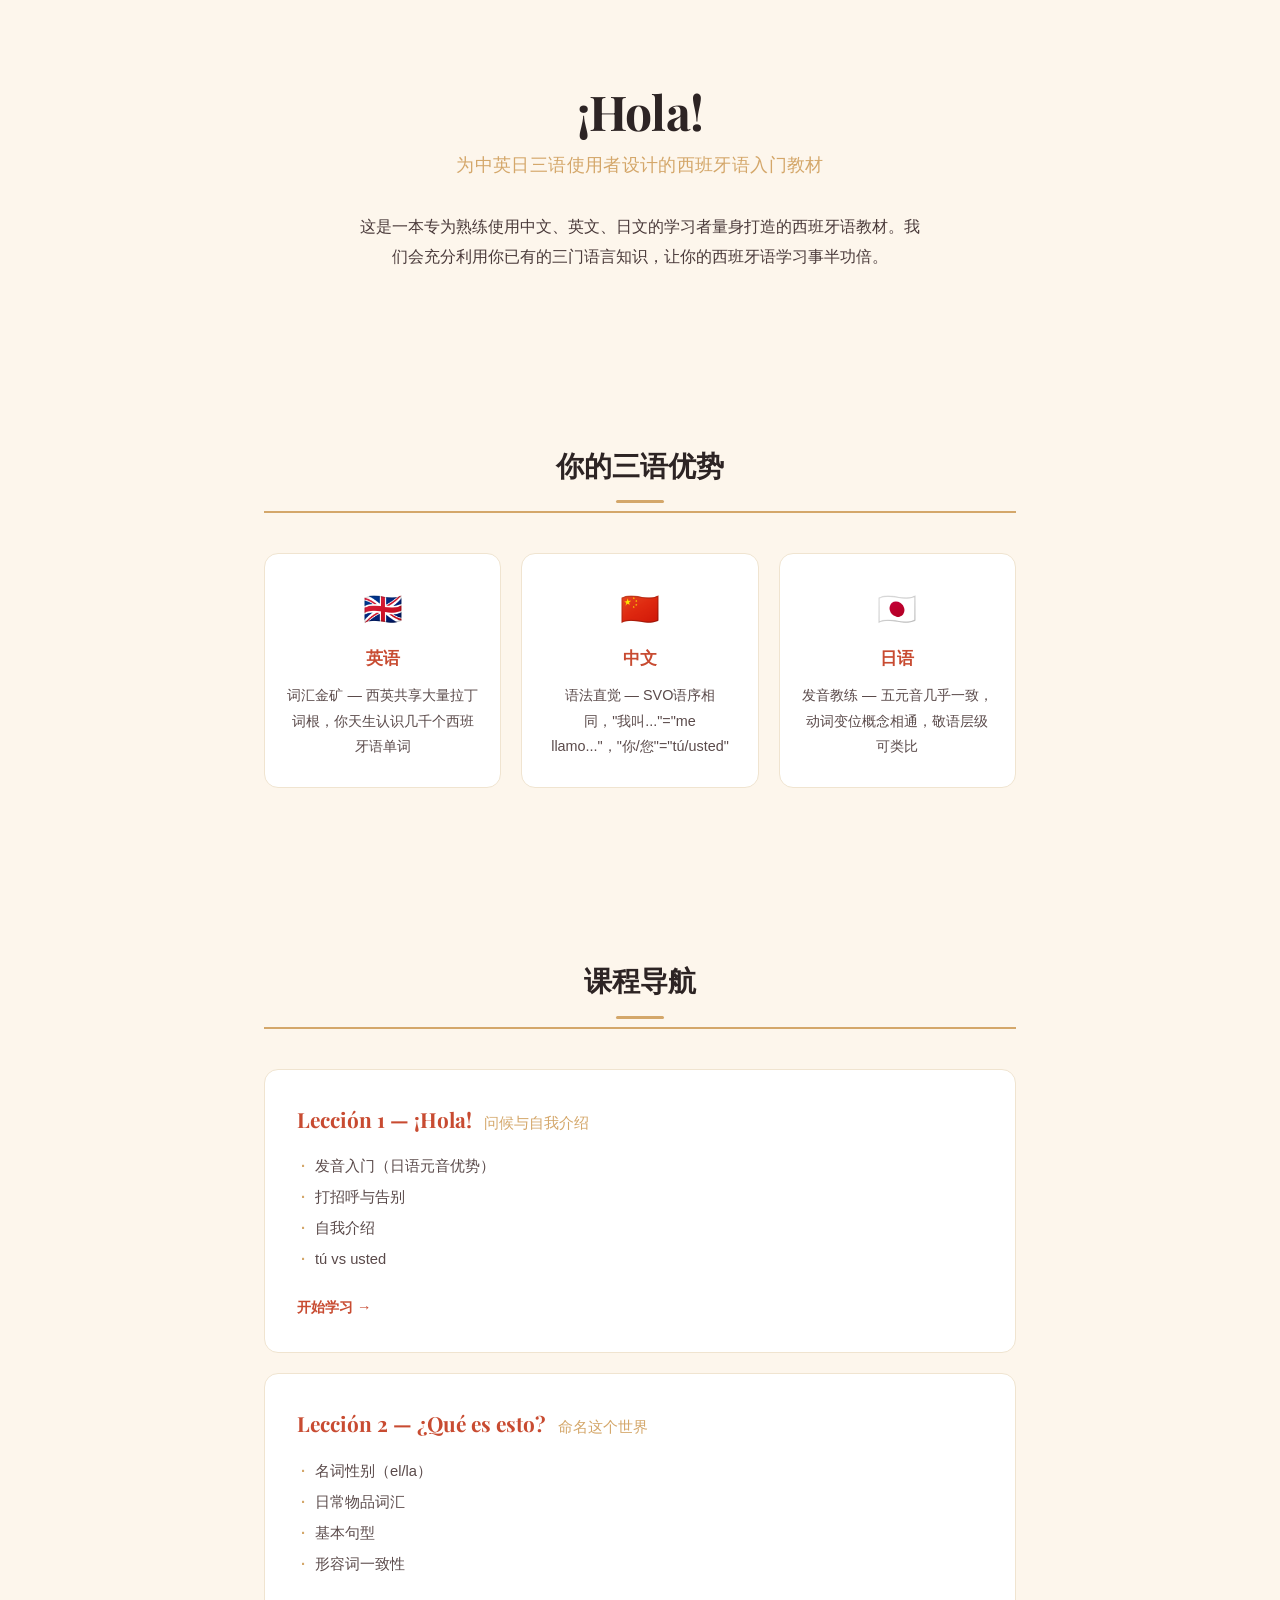
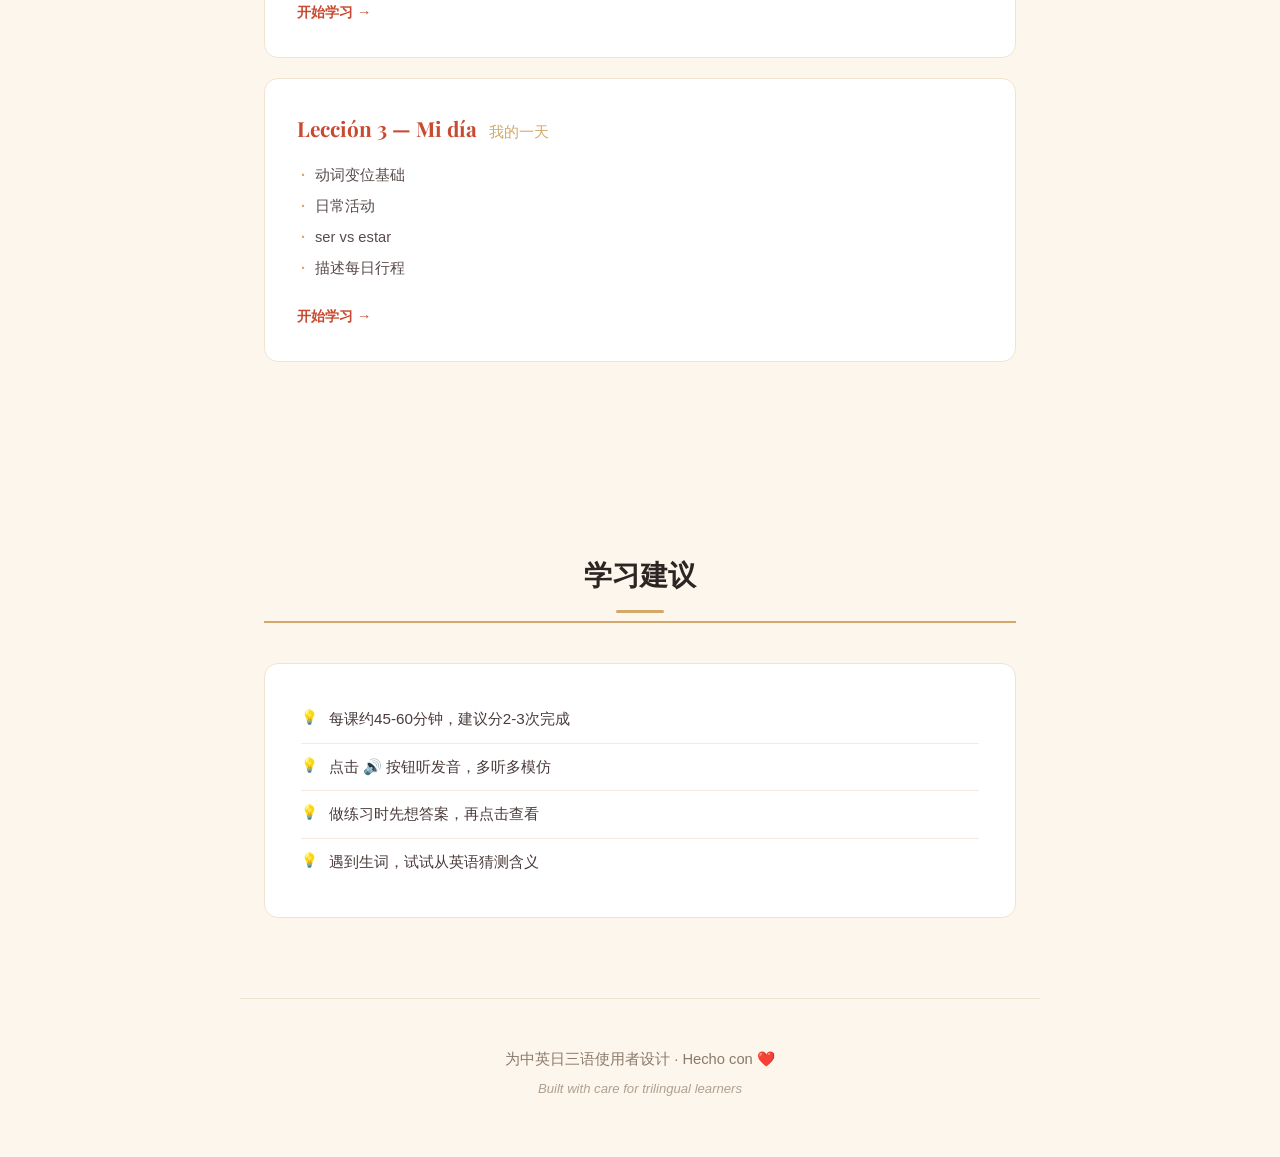
==== commit 1194cf06: "perf: replace CJK web fonts with system fonts, consolidate JS - Remove Noto Sans SC/JP and Inter fro" ====
--- a/index.html
+++ b/index.html
@@ -6,13 +6,12 @@
   <title>¡Hola! — 西班牙语入门教材</title>
   <link rel="preconnect" href="https://fonts.googleapis.com">
   <link rel="preconnect" href="https://fonts.gstatic.com" crossorigin>
-  <link href="https://fonts.googleapis.com/css2?family=Inter:wght@400;500;600&family=Noto+Sans+SC:wght@400;500;700&family=Playfair+Display:ital,wght@0,700;1,700&display=swap" rel="stylesheet">
+  <link href="https://fonts.googleapis.com/css2?family=Playfair+Display:ital,wght@0,600;0,700;1,600&display=swap" rel="stylesheet">
   <link rel="stylesheet" href="css/style.css">
 </head>
 <body>
 
-  <!-- Hero -->
-  <section class="hero">
+    <section class="hero">
     <div class="container">
       <h1 class="hero-title">¡Hola!</h1>
       <p class="hero-subtitle">为中英日三语使用者设计的西班牙语入门教材</p>
@@ -20,8 +19,7 @@
     </div>
   </section>
 
-  <!-- Advantages -->
-  <section class="advantages">
+    <section class="advantages">
     <div class="container">
       <h2 class="section-title">你的三语优势</h2>
       <div class="advantages-grid">
@@ -44,8 +42,7 @@
     </div>
   </section>
 
-  <!-- Course Map -->
-  <section class="course-map">
+    <section class="course-map">
     <div class="container">
       <h2 class="section-title">课程导航</h2>
 
@@ -93,8 +90,7 @@
     </div>
   </section>
 
-  <!-- Tips -->
-  <section class="tips">
+    <section class="tips">
     <div class="container">
       <h2 class="section-title">学习建议</h2>
       <ul class="tips-list">
@@ -106,8 +102,7 @@
     </div>
   </section>
 
-  <!-- Footer -->
-  <footer class="footer">
+    <footer class="footer">
     <div class="container">
       <p class="footer-main">为中英日三语使用者设计 · Hecho con ❤️</p>
       <p class="footer-sub">Built with care for trilingual learners</p>
--- a/css/style.css
+++ b/css/style.css
@@ -8,6 +8,10 @@
   margin: 0;
   padding: 0;
   box-sizing: border-box;
+}
+
+html {
+  scroll-behavior: smooth;
 }
 
 :root {
@@ -20,9 +24,9 @@
   --error: #E74C3C;
   /* Leccion 1 specific vars */
   --font-heading: 'Playfair Display', serif;
-  --font-body: 'Inter', 'Noto Sans SC', 'Noto Sans JP', sans-serif;
-  --font-cn: 'Noto Sans SC', sans-serif;
-  --font-jp: 'Noto Sans JP', sans-serif;
+  --font-body: -apple-system, BlinkMacSystemFont, "Segoe UI", Roboto, "Helvetica Neue", sans-serif;
+  --font-cn: "PingFang SC", "Microsoft YaHei", "Hiragino Sans GB", sans-serif;
+  --font-jp: "Hiragino Kaku Gothic ProN", "Yu Gothic", "Meiryo", sans-serif;
   --max-w: 800px;
   --nav-h: 52px;
   --section-nav-h: 42px;
@@ -41,7 +45,6 @@
   --radius-sm: 8px;
 }
 
-
 /* ═══════════════════════════════════════════════════════════════
    INDEX.HTML STYLES
    ═══════════════════════════════════════════════════════════════ */
@@ -50,7 +53,7 @@
    we keep the body rule generic, and index adds its own overrides inline */
 
 body {
-  font-family: 'Noto Sans SC', 'Inter', sans-serif;
+  font-family: var(--font-cn);
   background-color: #FDF6EC;
   color: #2D2424;
   line-height: 1.7;
@@ -284,12 +287,11 @@
 }
 
 .footer-sub {
-  font-family: 'Inter', sans-serif;
+  font-family: var(--font-body);
   font-size: 0.82rem;
   color: #b0a090;
   font-style: italic;
 }
-
 
 /* ═══════════════════════════════════════════════════════════════
    LECCIÓN 1 STYLES
@@ -1085,7 +1087,6 @@
   .dialogue-box { padding: 16px; }
 }
 
-
 /* ═══════════════════════════════════════════════════════════════
    LECCIÓN 2 STYLES
    ═══════════════════════════════════════════════════════════════ */
@@ -1124,7 +1125,7 @@
 
 /* L2 subtitle */
 .subtitle {
-  font-family: 'Noto Sans SC', sans-serif;
+  font-family: var(--font-cn);
   font-size: 1rem;
   color: var(--terracotta);
   margin-bottom: 2rem;
@@ -1134,7 +1135,7 @@
 /* L2 h2 sec-num and sec-cn */
 h2 .sec-num { color: var(--terracotta); margin-right: .3rem; }
 h2 .sec-cn {
-  font-family: 'Noto Sans SC', sans-serif;
+  font-family: var(--font-cn);
   font-size: .95rem;
   color: #888;
   font-weight: 400;
@@ -1173,7 +1174,7 @@
 .warning::before { content: '⚠️ '; }
 .cultural-note summary {
   cursor: pointer;
-  font-family: 'Noto Sans SC', sans-serif;
+  font-family: var(--font-cn);
   font-weight: 600;
   color: var(--gold);
   padding: .5rem 0;
@@ -1212,7 +1213,7 @@
 /* L2 Vocabulary */
 .vocab-group { margin: 1rem 0; }
 .vocab-group-title {
-  font-family: 'Noto Sans SC', sans-serif;
+  font-family: var(--font-cn);
   font-size: .95rem;
   font-weight: 600;
   color: var(--dark);
@@ -1232,7 +1233,7 @@
 }
 .vocab-item:last-child { border-bottom: none; }
 .vocab-es { font-weight: 700; color: var(--terracotta); min-width: 140px; font-size: 1.02rem; }
-.vocab-cn { font-family: 'Noto Sans SC', sans-serif; color: #555; font-size: .9rem; }
+.vocab-cn { font-family: var(--font-cn); color: #555; font-size: .9rem; }
 .vocab-en { color: #888; font-size: .82rem; }
 .vocab-note {
   font-size: .8rem;
@@ -1265,7 +1266,7 @@
 .gp-row.f-row { background: rgba(225,29,72,.06); border: 1px solid rgba(225,29,72,.12); }
 .gp-row.exc-row { background: rgba(231,76,60,.05); border: 1px solid rgba(231,76,60,.1); }
 .gp-icon { font-size: 1.3rem; flex-shrink: 0; }
-.gp-rule { font-family: 'Noto Sans SC', sans-serif; font-size: .9rem; font-weight: 600; min-width: 200px; }
+.gp-rule { font-family: var(--font-cn); font-size: .9rem; font-weight: 600; min-width: 200px; }
 .gp-examples { font-size: .9rem; color: #555; }
 
 /* L2 Dialogue */
@@ -1282,7 +1283,7 @@
 .dl-line:nth-child(even) { background: rgba(0,0,0,.015); }
 .dl-speaker { font-weight: 700; color: var(--dark); font-size: .85rem; }
 .dl-es { color: var(--terracotta); font-weight: 500; font-size: .95rem; }
-.dl-cn { font-family: 'Noto Sans SC', sans-serif; color: #888; font-size: .85rem; }
+.dl-cn { font-family: var(--font-cn); color: #888; font-size: .85rem; }
 
 /* L2 Exercises */
 .exercise {
@@ -1293,7 +1294,7 @@
   border: 2px solid var(--cream);
 }
 .exercise > .exercise-title {
-  font-family: 'Noto Sans SC', sans-serif;
+  font-family: var(--font-cn);
   font-weight: 700;
   color: var(--dark);
   margin-bottom: 1rem;
@@ -1303,14 +1304,14 @@
 }
 .exercise-title .icon { font-size: 1.2rem; }
 .eq { margin: .75rem 0; padding: .75rem; border-radius: 8px; background: var(--light-bg); }
-.eq-prompt { font-family: 'Noto Sans SC', sans-serif; font-size: .9rem; margin-bottom: .5rem; }
+.eq-prompt { font-family: var(--font-cn); font-size: .9rem; margin-bottom: .5rem; }
 .eq-input-row { display: flex; gap: .5rem; align-items: center; flex-wrap: wrap; }
 .eq-input {
   border: 2px solid var(--cream);
   border-radius: 8px;
   padding: .45rem .75rem;
   font-size: .95rem;
-  font-family: 'Inter', sans-serif;
+  font-family: var(--font-body);
   outline: none;
   transition: border-color .2s;
   width: 100%;
@@ -1329,7 +1330,7 @@
   background: #fff;
   cursor: pointer;
   font-size: .9rem;
-  font-family: 'Inter', 'Noto Sans SC', sans-serif;
+  font-family: var(--font-body);
   transition: all .2s;
 }
 .exercise .mc-btn:hover { border-color: var(--gold); background: rgba(212,167,106,.08); }
@@ -1337,7 +1338,7 @@
 .exercise .mc-btn.correct { border-color: var(--success); background: rgba(76,175,80,.1); color: var(--success); font-weight: 600; }
 .exercise .mc-btn.wrong { border-color: var(--error); background: rgba(231,76,60,.08); color: var(--error); }
 
-.eq-feedback { font-size: .85rem; margin-top: .35rem; font-family: 'Noto Sans SC', sans-serif; min-height: 1.2em; }
+.eq-feedback { font-size: .85rem; margin-top: .35rem; font-family: var(--font-cn); min-height: 1.2em; }
 .eq-feedback.correct { color: var(--success); }
 .eq-feedback.wrong { color: var(--error); }
 
@@ -1350,7 +1351,7 @@
   border-radius: 8px;
   cursor: pointer;
   font-size: .9rem;
-  font-family: 'Noto Sans SC', sans-serif;
+  font-family: var(--font-cn);
   font-weight: 600;
   transition: all .2s;
   margin-top: .75rem;
@@ -1364,14 +1365,14 @@
   border-radius: 8px;
   cursor: pointer;
   font-size: .85rem;
-  font-family: 'Noto Sans SC', sans-serif;
+  font-family: var(--font-cn);
   font-weight: 600;
   transition: all .2s;
   margin-left: .5rem;
 }
 .reset-btn:hover { background: rgba(200,75,49,.06); }
 .score {
-  font-family: 'Noto Sans SC', sans-serif;
+  font-family: var(--font-cn);
   font-size: .9rem;
   color: var(--dark);
   padding: .5rem .75rem;
@@ -1384,7 +1385,7 @@
 /* L2 Drag sort exercise */
 .drag-container { display: flex; gap: 2rem; margin: 1rem 0; flex-wrap: wrap; justify-content: center; }
 .drag-col { flex: 1; min-width: 200px; max-width: 300px; }
-.drag-col-title { text-align: center; font-weight: 700; font-size: 1.1rem; padding: .5rem; border-radius: 8px 8px 0 0; font-family: 'Inter', sans-serif; }
+.drag-col-title { text-align: center; font-weight: 700; font-size: 1.1rem; padding: .5rem; border-radius: 8px 8px 0 0; font-family: var(--font-body); }
 .drag-col-title.m-title { background: rgba(59,130,246,.1); color: var(--masc); }
 .drag-col-title.f-title { background: rgba(225,29,72,.1); color: var(--fem); }
 .drag-zone {
@@ -1438,7 +1439,7 @@
 
 /* L2 Unlock card overrides */
 .unlock-list { list-style: none; padding: 0; margin: .75rem 0; }
-.unlock-list li { padding: .3rem 0; font-family: 'Noto Sans SC', sans-serif; font-size: .9rem; }
+.unlock-list li { padding: .3rem 0; font-family: var(--font-cn); font-size: .9rem; }
 .unlock-list li::before { content: '✓ '; color: var(--success); font-weight: 700; }
 
 /* L2 Responsive */
@@ -1450,7 +1451,6 @@
   .drag-container { flex-direction: column; align-items: stretch; }
 }
 
-
 /* ═══════════════════════════════════════════════════════════════
    LECCIÓN 3 STYLES
    ═══════════════════════════════════════════════════════════════ */
@@ -1465,7 +1465,7 @@
   padding: 0.35rem 0.7rem;
   border-radius: 6px;
   transition: all 0.2s;
-  font-family: 'Noto Sans SC', sans-serif;
+  font-family: var(--font-cn);
 }
 .nav-links a:hover { background: var(--terracotta-light); color: var(--terracotta); }
 .nav-links a.active { background: var(--terracotta); color: #fff; }
@@ -1476,7 +1476,7 @@
   padding: 80px 0 60px;
 }
 .hero-label {
-  font-family: 'Noto Sans SC', sans-serif;
+  font-family: var(--font-cn);
   font-size: 0.85rem;
   font-weight: 500;
   color: var(--terracotta);
@@ -1493,7 +1493,7 @@
 }
 .hero h1 .accent { color: var(--terracotta); }
 .hero-sub {
-  font-family: 'Noto Sans SC', sans-serif;
+  font-family: var(--font-cn);
   font-size: 1.05rem;
   color: #7a6a5a;
   margin-bottom: 1.2rem;
@@ -1512,7 +1512,7 @@
   border-radius: 20px;
   background: rgba(200,75,49,0.08);
   color: var(--terracotta);
-  font-family: 'Noto Sans SC', sans-serif;
+  font-family: var(--font-cn);
 }
 
 /* L3 Section headings */
@@ -1546,7 +1546,7 @@
   border: none;
 }
 .section-header .zh {
-  font-family: 'Noto Sans SC', sans-serif;
+  font-family: var(--font-cn);
   font-size: 0.9rem;
   color: #9a8a7a;
   margin-left: auto;
@@ -1627,7 +1627,7 @@
   font-style: italic;
 }
 .confidence-text .encouragement {
-  font-family: 'Noto Sans SC', sans-serif;
+  font-family: var(--font-cn);
   font-size: 0.92rem;
   color: #7a6a5a;
   line-height: 1.8;
@@ -1668,7 +1668,7 @@
 .verb-family-card .verb-list li:last-child { border-bottom: none; }
 .verb-list .verb-es { font-weight: 600; }
 .verb-list .verb-zh {
-  font-family: 'Noto Sans SC', sans-serif;
+  font-family: var(--font-cn);
   font-size: 0.8rem;
   color: #7a6a5a;
 }
@@ -1681,7 +1681,7 @@
   font-size: 0.9rem;
 }
 .conj-table thead th {
-  font-family: 'Noto Sans SC', sans-serif;
+  font-family: var(--font-cn);
   font-weight: 500;
   font-size: 0.78rem;
   color: #9a8a7a;
@@ -1700,7 +1700,7 @@
 .conj-table .col-form { font-weight: 600; color: var(--terracotta); }
 .conj-table .col-form .stem { color: var(--dark); }
 .conj-table .col-form .ending { color: var(--terracotta); font-weight: 700; }
-.conj-table .col-zh { font-family: 'Noto Sans SC', sans-serif; font-size: 0.85rem; color: #7a6a5a; }
+.conj-table .col-zh { font-family: var(--font-cn); font-size: 0.85rem; color: #7a6a5a; }
 
 /* L3 Pattern highlight */
 .pattern-row {
@@ -1776,7 +1776,7 @@
 .ser-card h4 { color: #E57373; }
 .estar-card h4 { color: #42A5F5; }
 .ser-card .subtitle-zh, .estar-card .subtitle-zh {
-  font-family: 'Noto Sans SC', sans-serif;
+  font-family: var(--font-cn);
   font-size: 0.82rem;
   color: #9a8a7a;
   margin-bottom: 0.8rem;
@@ -1792,7 +1792,7 @@
 .ser-card .es-text { color: #D32F2F; }
 .estar-card .es-text { color: #1976D2; }
 .ser-estar-example .zh-text {
-  font-family: 'Noto Sans SC', sans-serif;
+  font-family: var(--font-cn);
   font-size: 0.82rem;
   color: #7a6a5a;
 }
@@ -1830,7 +1830,7 @@
 .dialogue-speaker.tu { color: var(--gold); }
 .dialogue-text .es { font-weight: 500; display: block; }
 .dialogue-text .zh {
-  font-family: 'Noto Sans SC', sans-serif;
+  font-family: var(--font-cn);
   font-size: 0.82rem;
   color: #9a8a7a;
   display: block;
@@ -1846,7 +1846,7 @@
   border: 2px solid var(--gold);
 }
 .exercise-box .exercise-title {
-  font-family: 'Noto Sans SC', sans-serif;
+  font-family: var(--font-cn);
   font-weight: 600;
   font-size: 0.95rem;
   color: var(--dark);
@@ -1888,7 +1888,7 @@
   border: 2px solid rgba(212,167,106,0.3);
   border-radius: var(--radius-sm);
   font-size: 0.9rem;
-  font-family: 'Inter', sans-serif;
+  font-family: var(--font-body);
   outline: none;
   transition: border-color 0.2s;
   margin-top: 0.5rem;
@@ -1906,7 +1906,7 @@
   cursor: pointer;
   font-size: 0.88rem;
   transition: all 0.2s;
-  font-family: 'Inter', sans-serif;
+  font-family: var(--font-body);
 }
 .mc-option:hover { border-color: var(--terracotta); background: var(--terracotta-light); }
 .mc-option.selected { border-color: var(--terracotta); background: var(--terracotta-light); }
@@ -1917,7 +1917,7 @@
   margin-top: 0.5rem;
   font-size: 0.85rem;
   font-weight: 500;
-  font-family: 'Noto Sans SC', sans-serif;
+  font-family: var(--font-cn);
   min-height: 1.4em;
 }
 .exercise-feedback.correct { color: var(--success); }
@@ -1926,7 +1926,7 @@
 /* L3 check/reset buttons */
 .exercise-box .check-btn,
 .exercise-box .reset-btn {
-  font-family: 'Noto Sans SC', sans-serif;
+  font-family: var(--font-cn);
   font-size: 0.85rem;
   font-weight: 500;
   padding: 0.5rem 1.2rem;
@@ -1951,7 +1951,7 @@
 
 /* L3 score-display (within exercise-box) */
 .exercise-box .score-display {
-  font-family: 'Noto Sans SC', sans-serif;
+  font-family: var(--font-cn);
   font-size: 0.9rem;
   font-weight: 600;
   color: var(--terracotta);
@@ -1997,7 +1997,7 @@
 .sort-chip.incorrect-chip { border-color: var(--error); background: rgba(231,76,60,0.1); }
 
 .sort-label {
-  font-family: 'Noto Sans SC', sans-serif;
+  font-family: var(--font-cn);
   font-size: 0.8rem;
   font-weight: 600;
   margin-bottom: 0.3rem;
@@ -2025,7 +2025,7 @@
   font-size: 0.9rem;
 }
 .tener-card .expr-zh {
-  font-family: 'Noto Sans SC', sans-serif;
+  font-family: var(--font-cn);
   font-size: 0.82rem;
   color: #7a6a5a;
   margin-top: 0.2rem;
@@ -2052,7 +2052,7 @@
 }
 .gold-card ul li {
   padding: 0.3rem 0;
-  font-family: 'Noto Sans SC', sans-serif;
+  font-family: var(--font-cn);
   font-size: 0.9rem;
   color: #5a4a3a;
 }
@@ -2079,7 +2079,7 @@
   border: 1px solid rgba(212,167,106,0.15);
 }
 .self-assess h3 {
-  font-family: 'Noto Sans SC', sans-serif;
+  font-family: var(--font-cn);
   font-size: 1rem;
   font-weight: 600;
   color: var(--dark);
@@ -2091,7 +2091,7 @@
   gap: 0.6rem;
   padding: 0.5rem 0;
   border-bottom: 1px solid rgba(212,167,106,0.1);
-  font-family: 'Noto Sans SC', sans-serif;
+  font-family: var(--font-cn);
   font-size: 0.88rem;
   cursor: pointer;
   line-height: 1.5;
@@ -2112,7 +2112,7 @@
   display: flex;
   justify-content: space-between;
   align-items: center;
-  font-family: 'Noto Sans SC', sans-serif;
+  font-family: var(--font-cn);
   font-weight: 600;
   font-size: 0.95rem;
   color: var(--dark);
@@ -2133,7 +2133,7 @@
   padding: 0 1.5rem 1.2rem;
 }
 .collapsible-body p {
-  font-family: 'Noto Sans SC', sans-serif;
+  font-family: var(--font-cn);
   font-size: 0.88rem;
   line-height: 1.8;
   color: #6a5a4a;
@@ -2161,7 +2161,7 @@
   font-size: 0.92rem;
 }
 .time-card .time-zh {
-  font-family: 'Noto Sans SC', sans-serif;
+  font-family: var(--font-cn);
   font-size: 0.82rem;
   color: #7a6a5a;
   margin-top: 0.15rem;
@@ -2198,7 +2198,6 @@
   .number-grid { grid-template-columns: repeat(3, 1fr); }
 }
 
-
 /* ═══════════════════════════════════════════════════════════════
    INDEX RESPONSIVE
    ═══════════════════════════════════════════════════════════════ */
@@ -2244,3 +2243,73 @@
     padding-left: 24px;
   }
 }
+
+/* ═══════════════════════════════════════════════════════════════
+   LECCIÓN 3 INLINE OVERRIDES (moved from inline <style>)
+   ═══════════════════════════════════════════════════════════════ */
+.l3 .hero {
+  background: linear-gradient(135deg, var(--cream) 0%, var(--light-cream) 100%);
+  padding: 4rem 2rem 3.5rem;
+  border-bottom: 3px solid var(--gold);
+}
+.l3 .speed-control {
+  position: fixed; bottom: 2rem; right: 2rem; z-index: 90;
+  background: #fff; border-radius: var(--radius); padding: 0.6rem 1rem;
+  box-shadow: var(--shadow-md); border: 1px solid rgba(212,167,106,0.2);
+  display: flex; align-items: center; gap: 0.5rem;
+  font-size: 0.78rem; font-family: var(--font-cn); color: var(--dark); max-width: none;
+}
+.l3 .speed-control input[type="range"] { width: 80px; flex: none; }
+.l3 .speed-control .speed-val { min-width: 2.5em; text-align: center; }
+.l3 main { max-width: 760px; padding: 2.5rem 1.5rem 4rem; }
+.l3 .dialogue {
+  background: #fff; border-radius: var(--radius); padding: 1.5rem;
+  margin-bottom: 1.25rem; box-shadow: var(--shadow-sm);
+  border: 1px solid rgba(212,167,106,0.15);
+}
+.l3 .play-all-btn {
+  font-family: var(--font-cn); font-size: 0.78rem; font-weight: 500;
+  padding: 0.35rem 0.8rem; border-radius: 6px;
+  border: 1px solid var(--terracotta); background: var(--terracotta-light);
+  color: var(--terracotta); cursor: pointer; transition: all 0.2s;
+}
+.l3 .play-all-btn:hover { background: var(--terracotta); color: #fff; }
+.l3 .speak-btn {
+  display: inline; width: auto; height: auto; border: none;
+  background: none; cursor: pointer; font-size: 1rem;
+  padding: 0.15rem 0.3rem; margin-left: 0;
+}
+.l3 .speak-btn:hover { background: var(--terracotta-light); transform: scale(1.15); border-color: transparent; }
+.l3 .speak-btn:active { transform: scale(0.95); }
+.l3 .card {
+  background: #fff; border-radius: var(--radius); padding: 1.5rem;
+  margin-bottom: 1.25rem; box-shadow: var(--shadow-sm);
+  border: 1px solid rgba(212,167,106,0.15); transition: box-shadow 0.25s;
+}
+.l3 .check-btn, .l3 .reset-btn {
+  font-family: var(--font-cn); font-size: 0.85rem; font-weight: 500;
+  padding: 0.5rem 1.2rem; border-radius: var(--radius-sm);
+  border: none; cursor: pointer; transition: all 0.2s;
+  margin-top: 1rem; margin-right: 0.5rem;
+}
+.l3 .check-btn { background: var(--terracotta); color: #fff; }
+.l3 .check-btn:hover { background: #a03d27; }
+.l3 .reset-btn { background: var(--gold-light); color: var(--dark); border: 1px solid var(--gold); }
+.l3 .reset-btn:hover { background: var(--gold); color: #fff; }
+.l3 .score-display {
+  font-family: var(--font-cn); font-size: 0.9rem; font-weight: 600;
+  color: var(--terracotta); margin-top: 0.8rem; padding: 0.5rem 0.8rem;
+  background: var(--terracotta-light); border-radius: var(--radius-sm); display: inline-block;
+}
+.l3 .collapsible {
+  background: #fff; border-radius: var(--radius); margin: 1.5rem 0;
+  box-shadow: var(--shadow-sm); border: 1px solid rgba(212,167,106,0.15); overflow: hidden;
+}
+.l3 footer {
+  text-align: center; padding: 2rem; font-family: var(--font-cn);
+  font-size: 0.82rem; color: #9a8a7a;
+  border-top: 1px solid rgba(212,167,106,0.2); margin-top: 2rem; max-width: none;
+}
+@media (max-width: 640px) {
+  .l3 .speed-control { bottom: 1rem; right: 1rem; padding: 0.4rem 0.7rem; }
+}
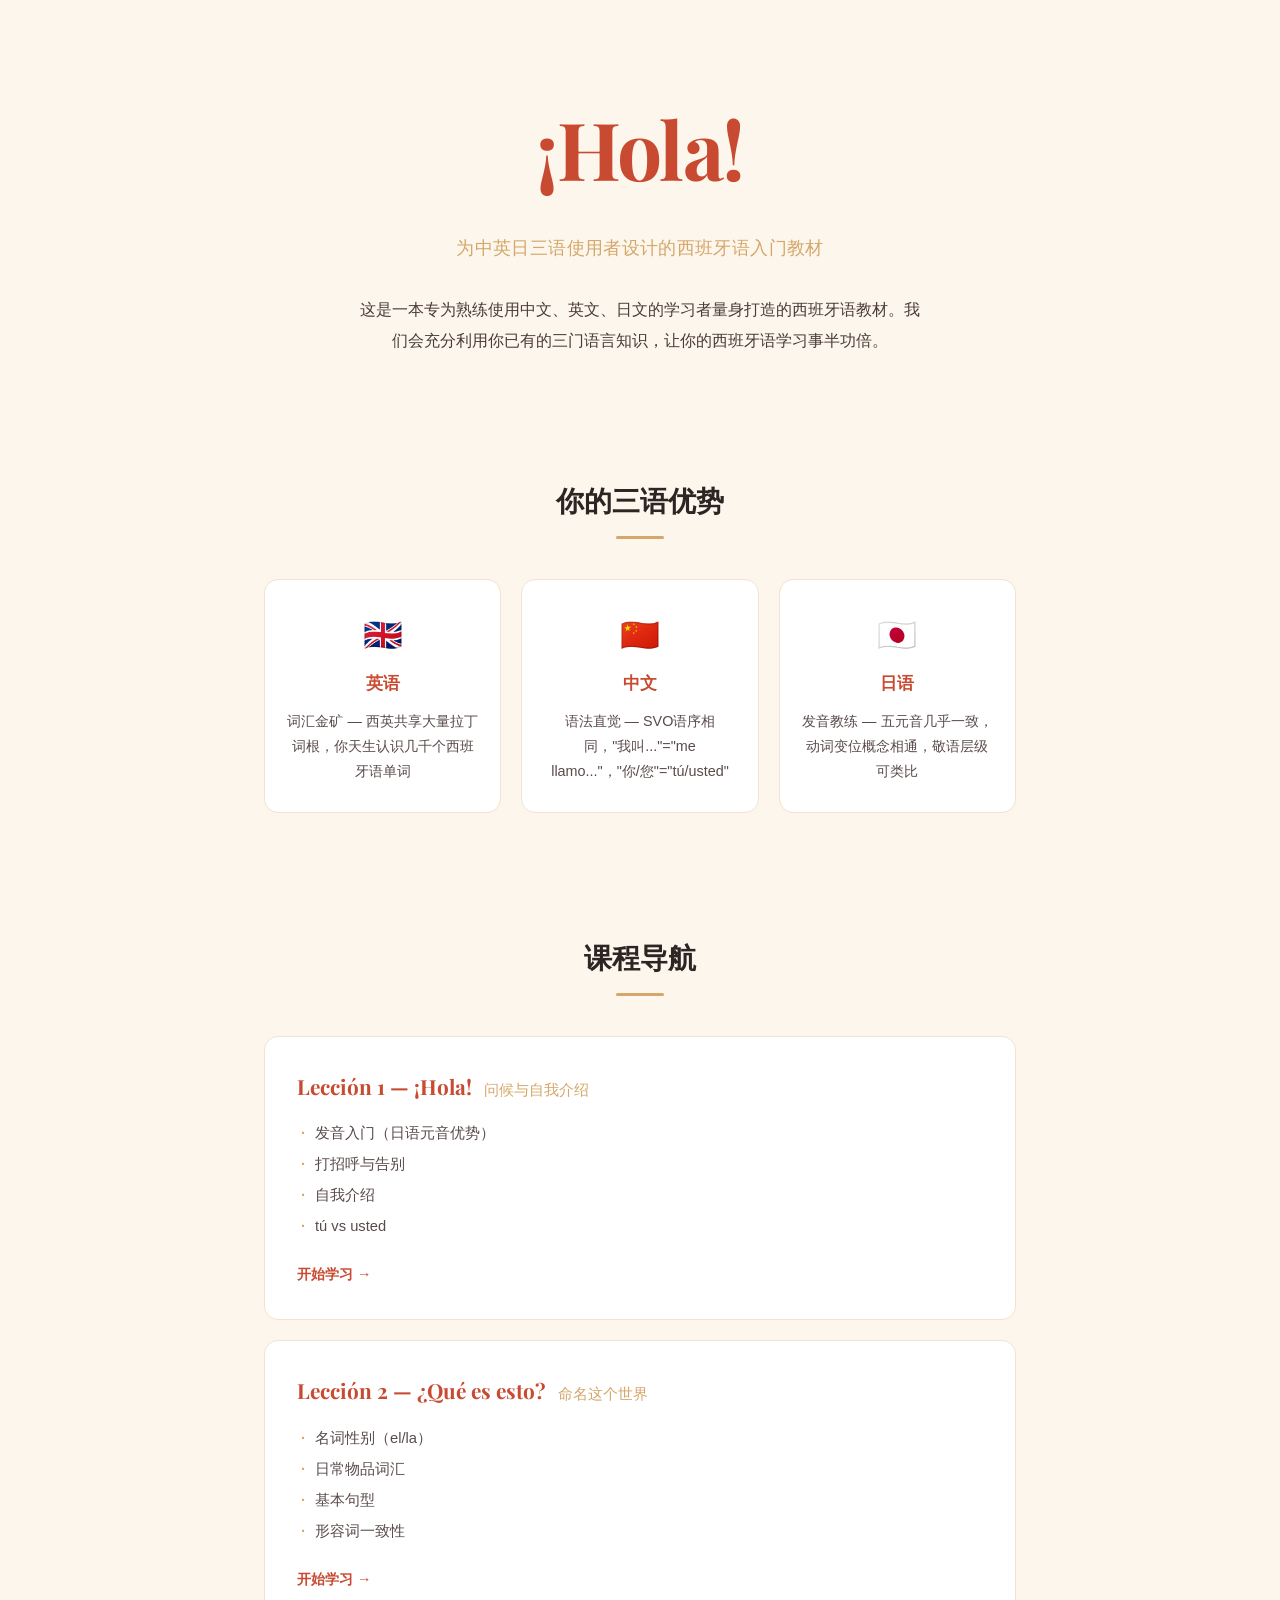
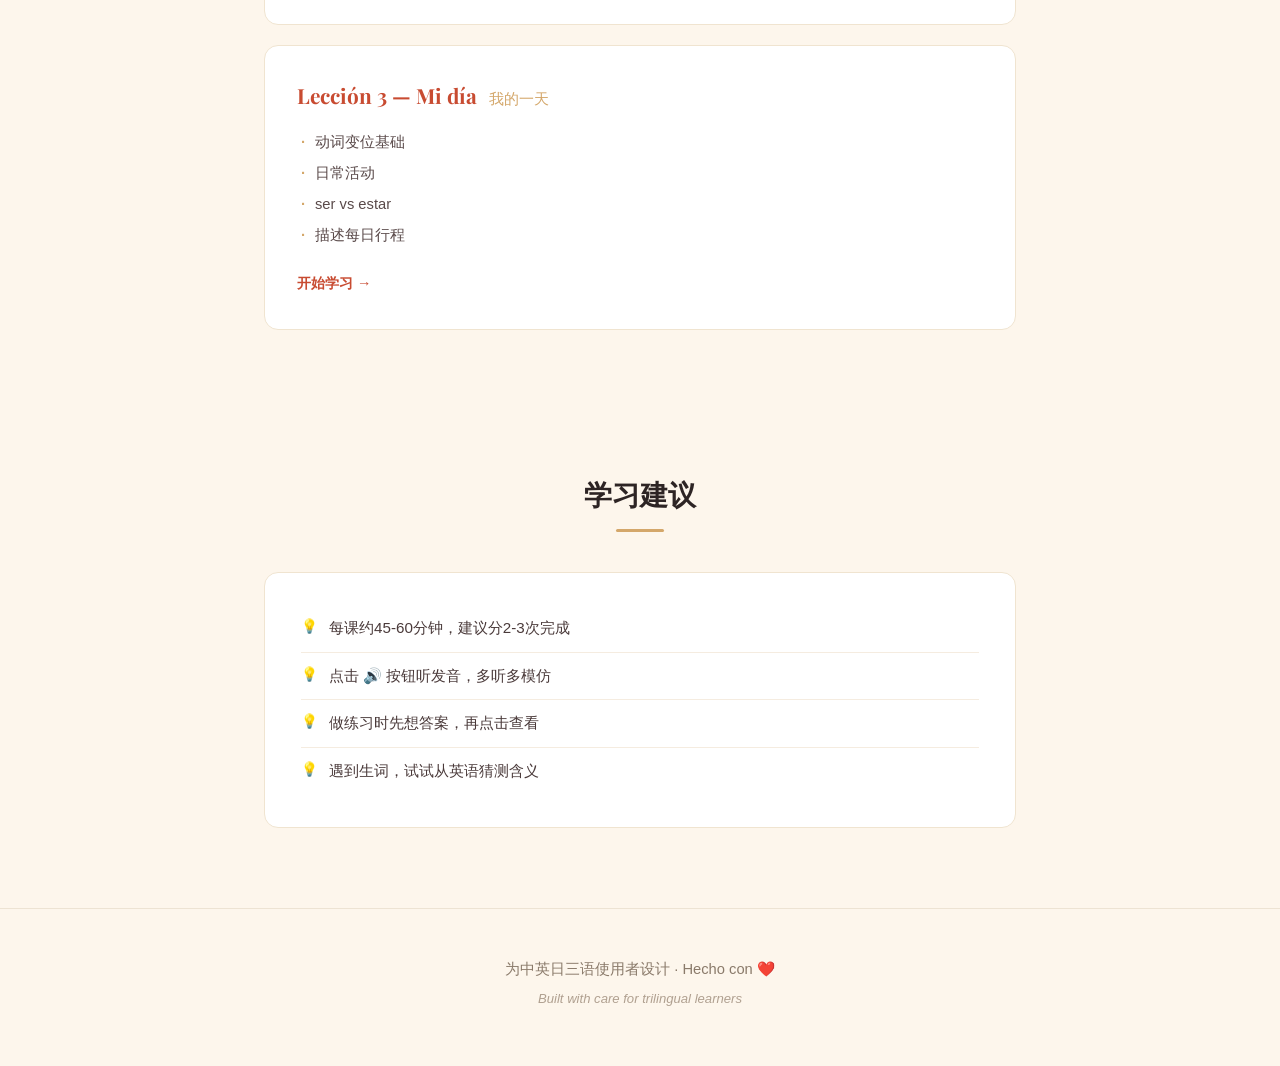
==== commit e70c1f8d: "perf: inline index.html CSS, remove external style.css dependency Index page was loading 56KB of les" ====
--- a/index.html
+++ b/index.html
@@ -7,7 +7,305 @@
   <link rel="preconnect" href="https://fonts.googleapis.com">
   <link rel="preconnect" href="https://fonts.gstatic.com" crossorigin>
   <link href="https://fonts.googleapis.com/css2?family=Playfair+Display:ital,wght@0,600;0,700;1,600&display=swap" rel="stylesheet">
-  <link rel="stylesheet" href="css/style.css">
+  <style>
+    *, *::before, *::after {
+      margin: 0;
+      padding: 0;
+      box-sizing: border-box;
+    }
+
+    html {
+      scroll-behavior: smooth;
+    }
+
+    :root {
+      --font-body: -apple-system, BlinkMacSystemFont, "Segoe UI", Roboto, "Helvetica Neue", sans-serif;
+      --font-cn: "PingFang SC", "Microsoft YaHei", "Hiragino Sans GB", sans-serif;
+    }
+
+    body {
+      font-family: var(--font-cn);
+      background-color: #FDF6EC;
+      color: #2D2424;
+      line-height: 1.7;
+      -webkit-font-smoothing: antialiased;
+    }
+
+    .container {
+      max-width: 800px;
+      margin: 0 auto;
+      padding: 0 24px;
+    }
+
+    .hero {
+      text-align: center;
+      padding: 80px 0 60px;
+    }
+
+    .hero-title {
+      font-family: 'Playfair Display', serif;
+      font-size: 5rem;
+      font-weight: 700;
+      color: #C84B31;
+      letter-spacing: -0.02em;
+      margin-bottom: 16px;
+    }
+
+    .hero-subtitle {
+      font-size: 1.15rem;
+      font-weight: 500;
+      color: #D4A76A;
+      margin-bottom: 32px;
+      letter-spacing: 0.02em;
+    }
+
+    .hero-welcome {
+      font-size: 1rem;
+      color: #4a3a3a;
+      max-width: 560px;
+      margin: 0 auto;
+      line-height: 1.9;
+    }
+
+    .section-title {
+      font-family: 'Playfair Display', serif;
+      font-size: 1.75rem;
+      font-weight: 700;
+      color: #2D2424;
+      text-align: center;
+      margin-bottom: 40px;
+      position: relative;
+    }
+
+    .section-title::after {
+      content: '';
+      display: block;
+      width: 48px;
+      height: 3px;
+      background: #D4A76A;
+      border-radius: 2px;
+      margin: 12px auto 0;
+    }
+
+    .advantages {
+      padding: 60px 0;
+    }
+
+    .advantages-grid {
+      display: grid;
+      grid-template-columns: repeat(3, 1fr);
+      gap: 20px;
+    }
+
+    .advantage-card {
+      background: #fff;
+      border-radius: 14px;
+      padding: 28px 22px;
+      text-align: center;
+      border: 1px solid #f0e4d0;
+      transition: transform 0.25s ease, box-shadow 0.25s ease;
+    }
+
+    .advantage-card:hover {
+      transform: translateY(-4px);
+      box-shadow: 0 8px 24px rgba(45, 36, 36, 0.08);
+    }
+
+    .advantage-flag {
+      font-size: 2rem;
+      margin-bottom: 8px;
+    }
+
+    .advantage-lang {
+      font-weight: 700;
+      font-size: 1.05rem;
+      margin-bottom: 10px;
+      color: #C84B31;
+    }
+
+    .advantage-desc {
+      font-size: 0.9rem;
+      color: #5a4a4a;
+      line-height: 1.75;
+    }
+
+    .course-map {
+      padding: 60px 0;
+    }
+
+    .lesson-card {
+      background: #fff;
+      border-radius: 14px;
+      padding: 32px;
+      margin-bottom: 20px;
+      border: 1px solid #f0e4d0;
+      transition: transform 0.25s ease, box-shadow 0.25s ease, border-color 0.25s ease;
+      display: block;
+      text-decoration: none;
+      color: inherit;
+    }
+
+    .lesson-card:hover {
+      transform: translateY(-3px);
+      box-shadow: 0 10px 30px rgba(200, 75, 49, 0.1);
+      border-color: #D4A76A;
+    }
+
+    .lesson-header {
+      display: flex;
+      align-items: baseline;
+      gap: 12px;
+      margin-bottom: 6px;
+      flex-wrap: wrap;
+    }
+
+    .lesson-title {
+      font-family: 'Playfair Display', serif;
+      font-size: 1.3rem;
+      font-weight: 700;
+      color: #C84B31;
+    }
+
+    .lesson-zh-title {
+      font-size: 0.95rem;
+      font-weight: 500;
+      color: #D4A76A;
+    }
+
+    .lesson-topics {
+      list-style: none;
+      margin: 14px 0 18px;
+      padding: 0;
+    }
+
+    .lesson-topics li {
+      font-size: 0.92rem;
+      color: #5a4a4a;
+      padding: 3px 0;
+      padding-left: 18px;
+      position: relative;
+    }
+
+    .lesson-topics li::before {
+      content: '·';
+      position: absolute;
+      left: 4px;
+      color: #D4A76A;
+      font-weight: 700;
+    }
+
+    .lesson-cta {
+      display: inline-block;
+      font-size: 0.9rem;
+      font-weight: 600;
+      color: #C84B31;
+      transition: color 0.2s ease;
+    }
+
+    .lesson-card:hover .lesson-cta {
+      color: #a33d26;
+    }
+
+    .lesson-cta::after {
+      content: ' →';
+    }
+
+    .tips {
+      padding: 60px 0;
+    }
+
+    .tips-list {
+      background: #fff;
+      border-radius: 14px;
+      padding: 32px 36px;
+      border: 1px solid #f0e4d0;
+      list-style: none;
+    }
+
+    .tips-list li {
+      font-size: 0.95rem;
+      color: #4a3a3a;
+      padding: 10px 0;
+      padding-left: 28px;
+      position: relative;
+      line-height: 1.75;
+    }
+
+    .tips-list li::before {
+      content: '💡';
+      position: absolute;
+      left: 0;
+      top: 10px;
+      font-size: 0.85rem;
+    }
+
+    .tips-list li + li {
+      border-top: 1px solid #f5ece0;
+    }
+
+    .footer {
+      text-align: center;
+      padding: 48px 0 56px;
+      border-top: 1px solid #ede3d3;
+      margin-top: 20px;
+    }
+
+    .footer-main {
+      font-size: 0.92rem;
+      color: #8a7a6a;
+      margin-bottom: 6px;
+    }
+
+    .footer-sub {
+      font-family: var(--font-body);
+      font-size: 0.82rem;
+      color: #b0a090;
+      font-style: italic;
+    }
+
+    @media (max-width: 640px) {
+      .hero {
+        padding: 56px 0 44px;
+      }
+
+      .hero-title {
+        font-size: 3.5rem;
+      }
+
+      .hero-subtitle {
+        font-size: 1rem;
+      }
+
+      .advantages-grid {
+        grid-template-columns: 1fr;
+        gap: 14px;
+      }
+
+      .advantage-card {
+        padding: 22px 20px;
+      }
+
+      .section-title {
+        font-size: 1.45rem;
+      }
+
+      .lesson-card {
+        padding: 24px;
+      }
+
+      .lesson-title {
+        font-size: 1.15rem;
+      }
+
+      .tips-list {
+        padding: 24px 20px;
+      }
+
+      .tips-list li {
+        padding-left: 24px;
+      }
+    }
+  </style>
 </head>
 <body>
 
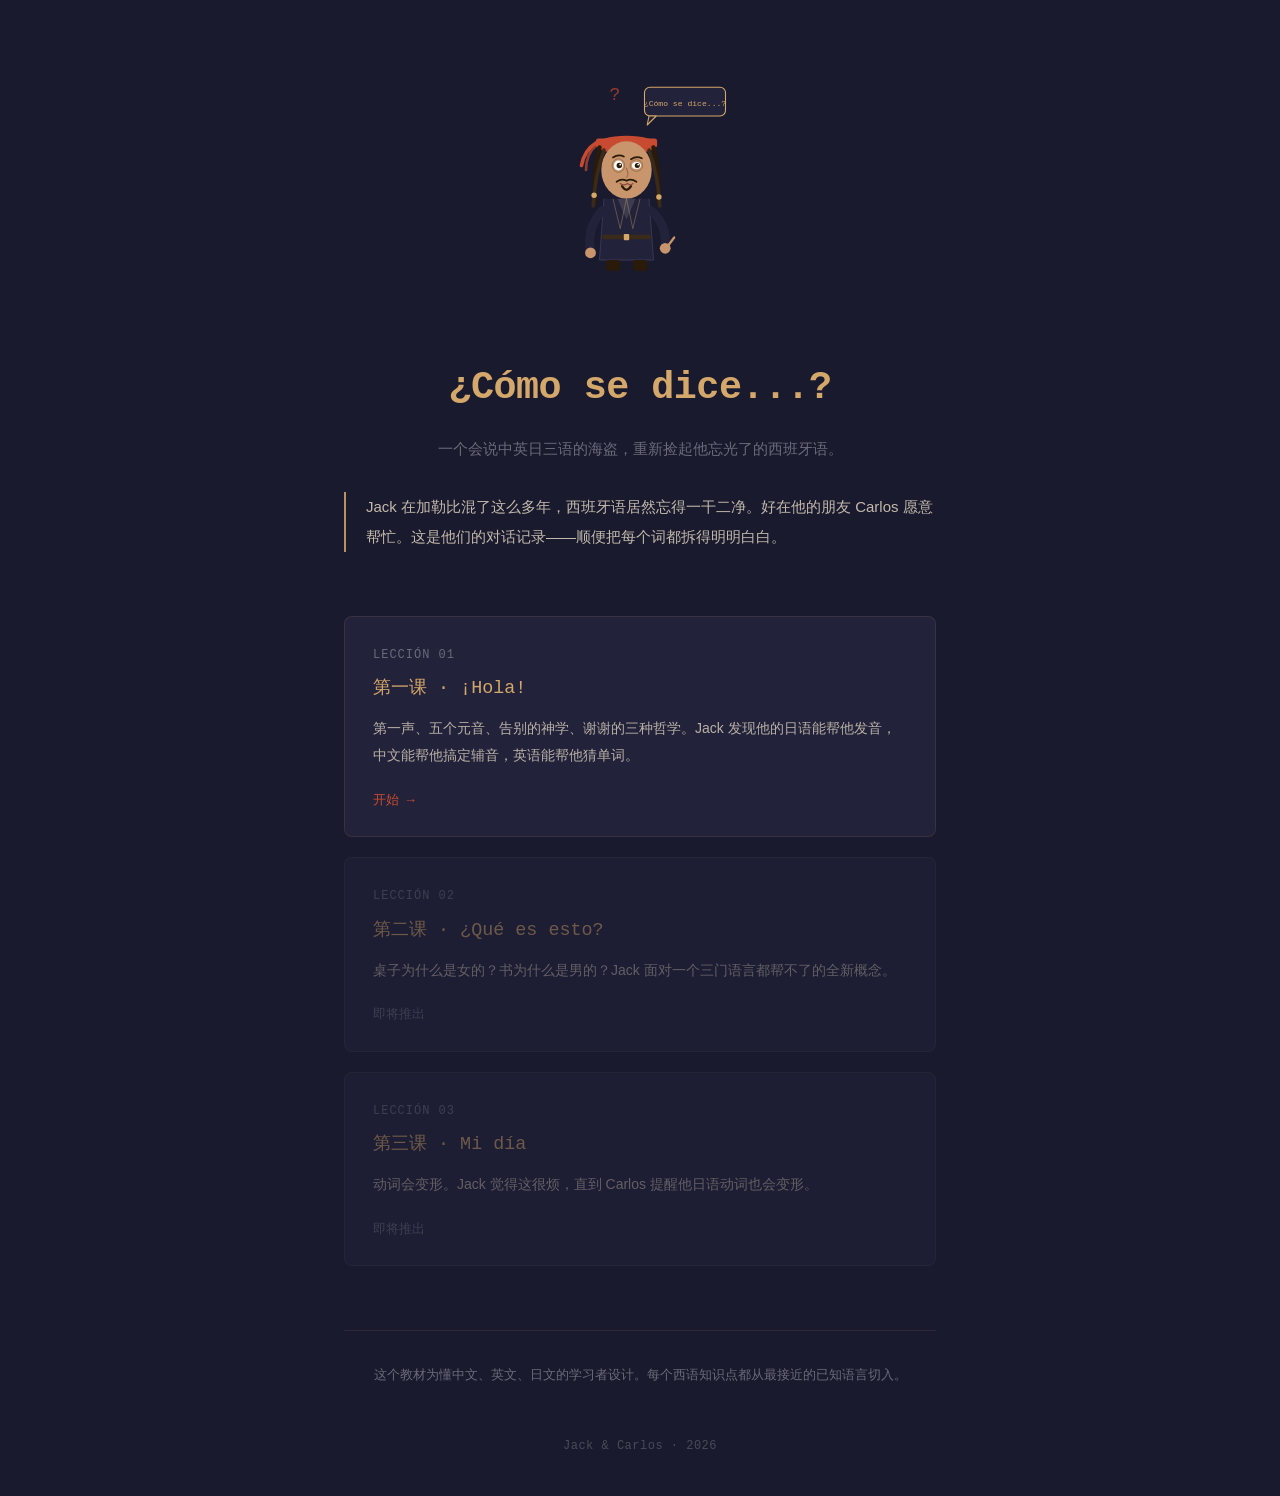
==== commit 16158ba3: "redesign: index page with Jack Sparrow SVG mascot Dark theme, inline SVG pirate illustration, course" ====
--- a/index.html
+++ b/index.html
@@ -1,411 +1,180 @@
 <!DOCTYPE html>
 <html lang="zh-CN">
 <head>
-  <meta charset="UTF-8">
-  <meta name="viewport" content="width=device-width, initial-scale=1.0">
-  <title>¡Hola! — 西班牙语入门教材</title>
-  <link rel="preconnect" href="https://fonts.googleapis.com">
-  <link rel="preconnect" href="https://fonts.gstatic.com" crossorigin>
-  <link href="https://fonts.googleapis.com/css2?family=Playfair+Display:ital,wght@0,600;0,700;1,600&display=swap" rel="stylesheet">
-  <style>
-    *, *::before, *::after {
-      margin: 0;
-      padding: 0;
-      box-sizing: border-box;
-    }
+<meta charset="UTF-8">
+<meta name="viewport" content="width=device-width, initial-scale=1.0">
+<title>¿Cómo se dice...? — 西班牙语学习</title>
+<style>
+*,*::before,*::after{margin:0;padding:0;box-sizing:border-box}
+html{scroll-behavior:smooth}
+:root{
+  --bg:#1a1a2e;--text:#e0d5c1;--gold:#d4a76a;--terracotta:#c84b31;
+  --dim:#6a6a7a;--card:#22223a;
+  --mono:"SF Mono","Fira Code",Menlo,monospace;
+  --sans:-apple-system,BlinkMacSystemFont,"Segoe UI",sans-serif;
+}
+body{font-family:var(--sans);background:var(--bg);color:var(--text);line-height:1.8;font-size:15px;-webkit-font-smoothing:antialiased}
 
-    html {
-      scroll-behavior: smooth;
-    }
+/* Hero */
+.hero{text-align:center;padding:80px 24px 48px;max-width:640px;margin:0 auto}
+.hero-illustration{margin-bottom:32px}
+.hero-title{font-family:var(--mono);font-size:2.4rem;color:var(--gold);margin-bottom:12px;letter-spacing:-0.5px}
+.hero-subtitle{font-size:15px;color:var(--dim);margin-bottom:28px;line-height:1.9}
+.hero-intro{font-size:15px;color:var(--text);opacity:.85;line-height:2;text-align:left;border-left:2px solid var(--gold);padding-left:20px}
 
-    :root {
-      --font-body: -apple-system, BlinkMacSystemFont, "Segoe UI", Roboto, "Helvetica Neue", sans-serif;
-      --font-cn: "PingFang SC", "Microsoft YaHei", "Hiragino Sans GB", sans-serif;
-    }
+/* Cards */
+.cards{max-width:640px;margin:0 auto;padding:16px 24px 48px;display:flex;flex-direction:column;gap:20px}
+.card{background:var(--card);border:1px solid rgba(212,167,106,.12);border-radius:8px;padding:28px 28px 24px;transition:border-color .3s,transform .2s}
+.card:hover{border-color:rgba(212,167,106,.35);transform:translateY(-2px)}
+.card-num{font-family:var(--mono);font-size:12px;color:var(--dim);letter-spacing:1px;margin-bottom:6px}
+.card-title{font-family:var(--mono);font-size:1.15rem;color:var(--gold);margin-bottom:10px}
+.card-desc{font-size:14px;color:var(--text);opacity:.8;line-height:1.9;margin-bottom:16px}
+.card-link{font-family:var(--mono);font-size:13px;color:var(--terracotta);text-decoration:none;transition:opacity .2s}
+.card-link:hover{opacity:.75}
+.card.disabled{opacity:.45;pointer-events:none}
+.card.disabled .card-link{color:var(--dim)}
 
-    body {
-      font-family: var(--font-cn);
-      background-color: #FDF6EC;
-      color: #2D2424;
-      line-height: 1.7;
-      -webkit-font-smoothing: antialiased;
-    }
+/* Bottom note */
+.note{max-width:640px;margin:0 auto;padding:16px 24px 48px;text-align:center}
+.note p{font-size:13px;color:var(--dim);line-height:1.9;border-top:1px solid rgba(212,167,106,.1);padding-top:32px}
 
-    .container {
-      max-width: 800px;
-      margin: 0 auto;
-      padding: 0 24px;
-    }
+/* Footer */
+footer{text-align:center;padding:0 24px 40px;color:var(--dim);font-size:12px;font-family:var(--mono);letter-spacing:.5px;opacity:.6}
 
-    .hero {
-      text-align: center;
-      padding: 80px 0 60px;
-    }
-
-    .hero-title {
-      font-family: 'Playfair Display', serif;
-      font-size: 5rem;
-      font-weight: 700;
-      color: #C84B31;
-      letter-spacing: -0.02em;
-      margin-bottom: 16px;
-    }
-
-    .hero-subtitle {
-      font-size: 1.15rem;
-      font-weight: 500;
-      color: #D4A76A;
-      margin-bottom: 32px;
-      letter-spacing: 0.02em;
-    }
-
-    .hero-welcome {
-      font-size: 1rem;
-      color: #4a3a3a;
-      max-width: 560px;
-      margin: 0 auto;
-      line-height: 1.9;
-    }
-
-    .section-title {
-      font-family: 'Playfair Display', serif;
-      font-size: 1.75rem;
-      font-weight: 700;
-      color: #2D2424;
-      text-align: center;
-      margin-bottom: 40px;
-      position: relative;
-    }
-
-    .section-title::after {
-      content: '';
-      display: block;
-      width: 48px;
-      height: 3px;
-      background: #D4A76A;
-      border-radius: 2px;
-      margin: 12px auto 0;
-    }
-
-    .advantages {
-      padding: 60px 0;
-    }
-
-    .advantages-grid {
-      display: grid;
-      grid-template-columns: repeat(3, 1fr);
-      gap: 20px;
-    }
-
-    .advantage-card {
-      background: #fff;
-      border-radius: 14px;
-      padding: 28px 22px;
-      text-align: center;
-      border: 1px solid #f0e4d0;
-      transition: transform 0.25s ease, box-shadow 0.25s ease;
-    }
-
-    .advantage-card:hover {
-      transform: translateY(-4px);
-      box-shadow: 0 8px 24px rgba(45, 36, 36, 0.08);
-    }
-
-    .advantage-flag {
-      font-size: 2rem;
-      margin-bottom: 8px;
-    }
-
-    .advantage-lang {
-      font-weight: 700;
-      font-size: 1.05rem;
-      margin-bottom: 10px;
-      color: #C84B31;
-    }
-
-    .advantage-desc {
-      font-size: 0.9rem;
-      color: #5a4a4a;
-      line-height: 1.75;
-    }
-
-    .course-map {
-      padding: 60px 0;
-    }
-
-    .lesson-card {
-      background: #fff;
-      border-radius: 14px;
-      padding: 32px;
-      margin-bottom: 20px;
-      border: 1px solid #f0e4d0;
-      transition: transform 0.25s ease, box-shadow 0.25s ease, border-color 0.25s ease;
-      display: block;
-      text-decoration: none;
-      color: inherit;
-    }
-
-    .lesson-card:hover {
-      transform: translateY(-3px);
-      box-shadow: 0 10px 30px rgba(200, 75, 49, 0.1);
-      border-color: #D4A76A;
-    }
-
-    .lesson-header {
-      display: flex;
-      align-items: baseline;
-      gap: 12px;
-      margin-bottom: 6px;
-      flex-wrap: wrap;
-    }
-
-    .lesson-title {
-      font-family: 'Playfair Display', serif;
-      font-size: 1.3rem;
-      font-weight: 700;
-      color: #C84B31;
-    }
-
-    .lesson-zh-title {
-      font-size: 0.95rem;
-      font-weight: 500;
-      color: #D4A76A;
-    }
-
-    .lesson-topics {
-      list-style: none;
-      margin: 14px 0 18px;
-      padding: 0;
-    }
-
-    .lesson-topics li {
-      font-size: 0.92rem;
-      color: #5a4a4a;
-      padding: 3px 0;
-      padding-left: 18px;
-      position: relative;
-    }
-
-    .lesson-topics li::before {
-      content: '·';
-      position: absolute;
-      left: 4px;
-      color: #D4A76A;
-      font-weight: 700;
-    }
-
-    .lesson-cta {
-      display: inline-block;
-      font-size: 0.9rem;
-      font-weight: 600;
-      color: #C84B31;
-      transition: color 0.2s ease;
-    }
-
-    .lesson-card:hover .lesson-cta {
-      color: #a33d26;
-    }
-
-    .lesson-cta::after {
-      content: ' →';
-    }
-
-    .tips {
-      padding: 60px 0;
-    }
-
-    .tips-list {
-      background: #fff;
-      border-radius: 14px;
-      padding: 32px 36px;
-      border: 1px solid #f0e4d0;
-      list-style: none;
-    }
-
-    .tips-list li {
-      font-size: 0.95rem;
-      color: #4a3a3a;
-      padding: 10px 0;
-      padding-left: 28px;
-      position: relative;
-      line-height: 1.75;
-    }
-
-    .tips-list li::before {
-      content: '💡';
-      position: absolute;
-      left: 0;
-      top: 10px;
-      font-size: 0.85rem;
-    }
-
-    .tips-list li + li {
-      border-top: 1px solid #f5ece0;
-    }
-
-    .footer {
-      text-align: center;
-      padding: 48px 0 56px;
-      border-top: 1px solid #ede3d3;
-      margin-top: 20px;
-    }
-
-    .footer-main {
-      font-size: 0.92rem;
-      color: #8a7a6a;
-      margin-bottom: 6px;
-    }
-
-    .footer-sub {
-      font-family: var(--font-body);
-      font-size: 0.82rem;
-      color: #b0a090;
-      font-style: italic;
-    }
-
-    @media (max-width: 640px) {
-      .hero {
-        padding: 56px 0 44px;
-      }
-
-      .hero-title {
-        font-size: 3.5rem;
-      }
-
-      .hero-subtitle {
-        font-size: 1rem;
-      }
-
-      .advantages-grid {
-        grid-template-columns: 1fr;
-        gap: 14px;
-      }
-
-      .advantage-card {
-        padding: 22px 20px;
-      }
-
-      .section-title {
-        font-size: 1.45rem;
-      }
-
-      .lesson-card {
-        padding: 24px;
-      }
-
-      .lesson-title {
-        font-size: 1.15rem;
-      }
-
-      .tips-list {
-        padding: 24px 20px;
-      }
-
-      .tips-list li {
-        padding-left: 24px;
-      }
-    }
-  </style>
+/* Mobile */
+@media(max-width:480px){
+  .hero{padding:60px 20px 36px}
+  .hero-title{font-size:1.8rem}
+  .cards{padding:12px 20px 36px}
+  .card{padding:22px 20px 20px}
+  .hero-illustration svg{width:140px;height:auto}
+}
+</style>
 </head>
 <body>
 
-    <section class="hero">
-    <div class="container">
-      <h1 class="hero-title">¡Hola!</h1>
-      <p class="hero-subtitle">为中英日三语使用者设计的西班牙语入门教材</p>
-      <p class="hero-welcome">这是一本专为熟练使用中文、英文、日文的学习者量身打造的西班牙语教材。我们会充分利用你已有的三门语言知识，让你的西班牙语学习事半功倍。</p>
-    </div>
-  </section>
+<section class="hero">
+  <div class="hero-illustration">
+    <svg xmlns="http://www.w3.org/2000/svg" viewBox="0 0 200 260" width="180" height="234" role="img" aria-label="Captain Jack Sparrow illustration">
+      <!-- Speech bubble -->
+      <rect x="105" y="8" width="90" height="32" rx="6" fill="#22223a" stroke="#d4a76a" stroke-width="1.2"/>
+      <polygon points="110,40 118,40 108,50" fill="#22223a" stroke="#d4a76a" stroke-width="1.2" stroke-linejoin="round"/>
+      <rect x="107" y="10" width="86" height="28" rx="5" fill="#22223a"/>
+      <text x="150" y="29" text-anchor="middle" fill="#d4a76a" font-family="'SF Mono','Fira Code',Menlo,monospace" font-size="9">¿Cómo se dice...?</text>
 
-    <section class="advantages">
-    <div class="container">
-      <h2 class="section-title">你的三语优势</h2>
-      <div class="advantages-grid">
-        <div class="advantage-card">
-          <div class="advantage-flag">🇬🇧</div>
-          <div class="advantage-lang">英语</div>
-          <p class="advantage-desc">词汇金矿 — 西英共享大量拉丁词根，你天生认识几千个西班牙语单词</p>
-        </div>
-        <div class="advantage-card">
-          <div class="advantage-flag">🇨🇳</div>
-          <div class="advantage-lang">中文</div>
-          <p class="advantage-desc">语法直觉 — SVO语序相同，"我叫..."="me llamo..."，"你/您"="tú/usted"</p>
-        </div>
-        <div class="advantage-card">
-          <div class="advantage-flag">🇯🇵</div>
-          <div class="advantage-lang">日语</div>
-          <p class="advantage-desc">发音教练 — 五元音几乎一致，动词变位概念相通，敬语层级可类比</p>
-        </div>
-      </div>
-    </div>
-  </section>
+      <!-- Floating question mark -->
+      <text x="72" y="22" text-anchor="middle" fill="#c84b31" font-family="'SF Mono',Menlo,monospace" font-size="20" opacity="0.7">?</text>
 
-    <section class="course-map">
-    <div class="container">
-      <h2 class="section-title">课程导航</h2>
+      <!-- Bandana -->
+      <ellipse cx="85" cy="72" rx="34" ry="10" fill="#c84b31"/>
+      <rect x="51" y="65" width="68" height="10" rx="3" fill="#c84b31"/>
+      <!-- Bandana tails -->
+      <path d="M51,70 Q38,78 35,95" stroke="#c84b31" stroke-width="4" fill="none" stroke-linecap="round"/>
+      <path d="M51,73 Q40,82 40,100" stroke="#c84b31" stroke-width="3" fill="none" stroke-linecap="round" opacity="0.7"/>
 
-      <a href="leccion1.html" class="lesson-card">
-        <div class="lesson-header">
-          <span class="lesson-title">Lección 1 — ¡Hola!</span>
-          <span class="lesson-zh-title">问候与自我介绍</span>
-        </div>
-        <ul class="lesson-topics">
-          <li>发音入门（日语元音优势）</li>
-          <li>打招呼与告别</li>
-          <li>自我介绍</li>
-          <li>tú vs usted</li>
-        </ul>
-        <span class="lesson-cta">开始学习</span>
-      </a>
+      <!-- Hair / dreadlocks behind head -->
+      <path d="M55,75 Q48,100 50,135" stroke="#2a1a0a" stroke-width="5" fill="none" stroke-linecap="round"/>
+      <path d="M60,78 Q50,105 48,140" stroke="#3a2a1a" stroke-width="4" fill="none" stroke-linecap="round"/>
+      <path d="M115,75 Q122,100 120,135" stroke="#2a1a0a" stroke-width="5" fill="none" stroke-linecap="round"/>
+      <path d="M110,78 Q120,105 122,140" stroke="#3a2a1a" stroke-width="4" fill="none" stroke-linecap="round"/>
+      <!-- Bead on one dreadlock -->
+      <circle cx="49" cy="128" r="3" fill="#d4a76a"/>
+      <circle cx="121" cy="130" r="3" fill="#d4a76a"/>
 
-      <a href="leccion2.html" class="lesson-card">
-        <div class="lesson-header">
-          <span class="lesson-title">Lección 2 — ¿Qué es esto?</span>
-          <span class="lesson-zh-title">命名这个世界</span>
-        </div>
-        <ul class="lesson-topics">
-          <li>名词性别（el/la）</li>
-          <li>日常物品词汇</li>
-          <li>基本句型</li>
-          <li>形容词一致性</li>
-        </ul>
-        <span class="lesson-cta">开始学习</span>
-      </a>
+      <!-- Face -->
+      <ellipse cx="85" cy="100" rx="28" ry="32" fill="#c8956c"/>
 
-      <a href="leccion3.html" class="lesson-card">
-        <div class="lesson-header">
-          <span class="lesson-title">Lección 3 — Mi día</span>
-          <span class="lesson-zh-title">我的一天</span>
-        </div>
-        <ul class="lesson-topics">
-          <li>动词变位基础</li>
-          <li>日常活动</li>
-          <li>ser vs estar</li>
-          <li>描述每日行程</li>
-        </ul>
-        <span class="lesson-cta">开始学习</span>
-      </a>
-    </div>
-  </section>
+      <!-- Eyes -->
+      <!-- Left eye: normal -->
+      <ellipse cx="76" cy="95" rx="5" ry="5.5" fill="white"/>
+      <circle cx="77" cy="95" r="3" fill="#2a1a0a"/>
+      <circle cx="78" cy="94" r="1" fill="white"/>
+      <!-- Right eye: slightly squinted -->
+      <ellipse cx="96" cy="95" rx="5" ry="4" fill="white"/>
+      <circle cx="97" cy="95" r="2.8" fill="#2a1a0a"/>
+      <circle cx="98" cy="94" r="1" fill="white"/>
 
-    <section class="tips">
-    <div class="container">
-      <h2 class="section-title">学习建议</h2>
-      <ul class="tips-list">
-        <li>每课约45-60分钟，建议分2-3次完成</li>
-        <li>点击 🔊 按钮听发音，多听多模仿</li>
-        <li>做练习时先想答案，再点击查看</li>
-        <li>遇到生词，试试从英语猜测含义</li>
-      </ul>
-    </div>
-  </section>
+      <!-- Eyebrows — one raised (confused look) -->
+      <path d="M70,86 Q76,82 82,85" stroke="#2a1a0a" stroke-width="2" fill="none" stroke-linecap="round"/>
+      <path d="M90,88 Q96,84 102,87" stroke="#2a1a0a" stroke-width="2" fill="none" stroke-linecap="round"/>
 
-    <footer class="footer">
-    <div class="container">
-      <p class="footer-main">为中英日三语使用者设计 · Hecho con ❤️</p>
-      <p class="footer-sub">Built with care for trilingual learners</p>
-    </div>
-  </footer>
+      <!-- Nose -->
+      <path d="M85,98 Q88,106 85,108" stroke="#a07050" stroke-width="1.5" fill="none" stroke-linecap="round"/>
+
+      <!-- Mustache -->
+      <path d="M74,113 Q80,109 85,112 Q90,109 96,113" stroke="#2a1a0a" stroke-width="2" fill="none" stroke-linecap="round"/>
+
+      <!-- Goatee -->
+      <path d="M80,118 Q85,126 90,118" stroke="#2a1a0a" stroke-width="2.5" fill="none" stroke-linecap="round"/>
+
+      <!-- Mouth — slight uncertain grin -->
+      <path d="M78,115 Q82,118 86,115 Q90,118 92,115" stroke="#8a4a3a" stroke-width="1.5" fill="none" stroke-linecap="round"/>
+
+      <!-- Kohl / eyeliner -->
+      <ellipse cx="76" cy="95" rx="7" ry="7.5" fill="none" stroke="#2a1a0a" stroke-width="0.8" opacity="0.4"/>
+      <ellipse cx="96" cy="95" rx="7" ry="6.5" fill="none" stroke="#2a1a0a" stroke-width="0.8" opacity="0.4"/>
+
+      <!-- Body / coat -->
+      <path d="M60,132 L55,200 L115,200 L110,132" fill="#22223a" stroke="#3a3a5a" stroke-width="1"/>
+      <!-- Coat lapels -->
+      <path d="M70,132 L78,165 L85,132" fill="none" stroke="#d4a76a" stroke-width="1" opacity="0.4"/>
+      <path d="M100,132 L92,165 L85,132" fill="none" stroke="#d4a76a" stroke-width="1" opacity="0.4"/>
+
+      <!-- Shirt / V-neck -->
+      <path d="M75,132 L85,155 L95,132" fill="#e0d5c1" opacity="0.15"/>
+
+      <!-- Belt -->
+      <rect x="58" y="172" width="54" height="5" rx="2" fill="#3a2a1a"/>
+      <rect x="82" y="171" width="6" height="7" rx="1" fill="#d4a76a"/>
+
+      <!-- Arms -->
+      <path d="M58,145 Q40,165 45,190" stroke="#22223a" stroke-width="10" fill="none" stroke-linecap="round"/>
+      <path d="M112,145 Q130,160 128,185" stroke="#22223a" stroke-width="10" fill="none" stroke-linecap="round"/>
+      <!-- Hands -->
+      <circle cx="45" cy="192" r="6" fill="#c8956c"/>
+      <circle cx="128" cy="187" r="6" fill="#c8956c"/>
+      <!-- Right hand raised slightly — confused gesture -->
+      <path d="M132,183 L138,175" stroke="#c8956c" stroke-width="2.5" fill="none" stroke-linecap="round"/>
+
+      <!-- Boots -->
+      <rect x="62" y="200" width="16" height="12" rx="3" fill="#2a1a0a"/>
+      <rect x="92" y="200" width="16" height="12" rx="3" fill="#2a1a0a"/>
+    </svg>
+  </div>
+
+  <h1 class="hero-title">¿Cómo se dice...?</h1>
+  <p class="hero-subtitle">一个会说中英日三语的海盗，重新捡起他忘光了的西班牙语。</p>
+  <p class="hero-intro">Jack 在加勒比混了这么多年，西班牙语居然忘得一干二净。好在他的朋友 Carlos 愿意帮忙。这是他们的对话记录——顺便把每个词都拆得明明白白。</p>
+</section>
+
+<section class="cards">
+  <a href="leccion1.html" class="card" style="text-decoration:none">
+    <div class="card-num">LECCIÓN 01</div>
+    <div class="card-title">第一课 · ¡Hola!</div>
+    <p class="card-desc">第一声、五个元音、告别的神学、谢谢的三种哲学。Jack 发现他的日语能帮他发音，中文能帮他搞定辅音，英语能帮他猜单词。</p>
+    <span class="card-link">开始 →</span>
+  </a>
+
+  <div class="card disabled">
+    <div class="card-num">LECCIÓN 02</div>
+    <div class="card-title">第二课 · ¿Qué es esto?</div>
+    <p class="card-desc">桌子为什么是女的？书为什么是男的？Jack 面对一个三门语言都帮不了的全新概念。</p>
+    <span class="card-link">即将推出</span>
+  </div>
+
+  <div class="card disabled">
+    <div class="card-num">LECCIÓN 03</div>
+    <div class="card-title">第三课 · Mi día</div>
+    <p class="card-desc">动词会变形。Jack 觉得这很烦，直到 Carlos 提醒他日语动词也会变形。</p>
+    <span class="card-link">即将推出</span>
+  </div>
+</section>
+
+<section class="note">
+  <p>这个教材为懂中文、英文、日文的学习者设计。每个西语知识点都从最接近的已知语言切入。</p>
+</section>
+
+<footer>Jack &amp; Carlos · 2026</footer>
 
 </body>
 </html>
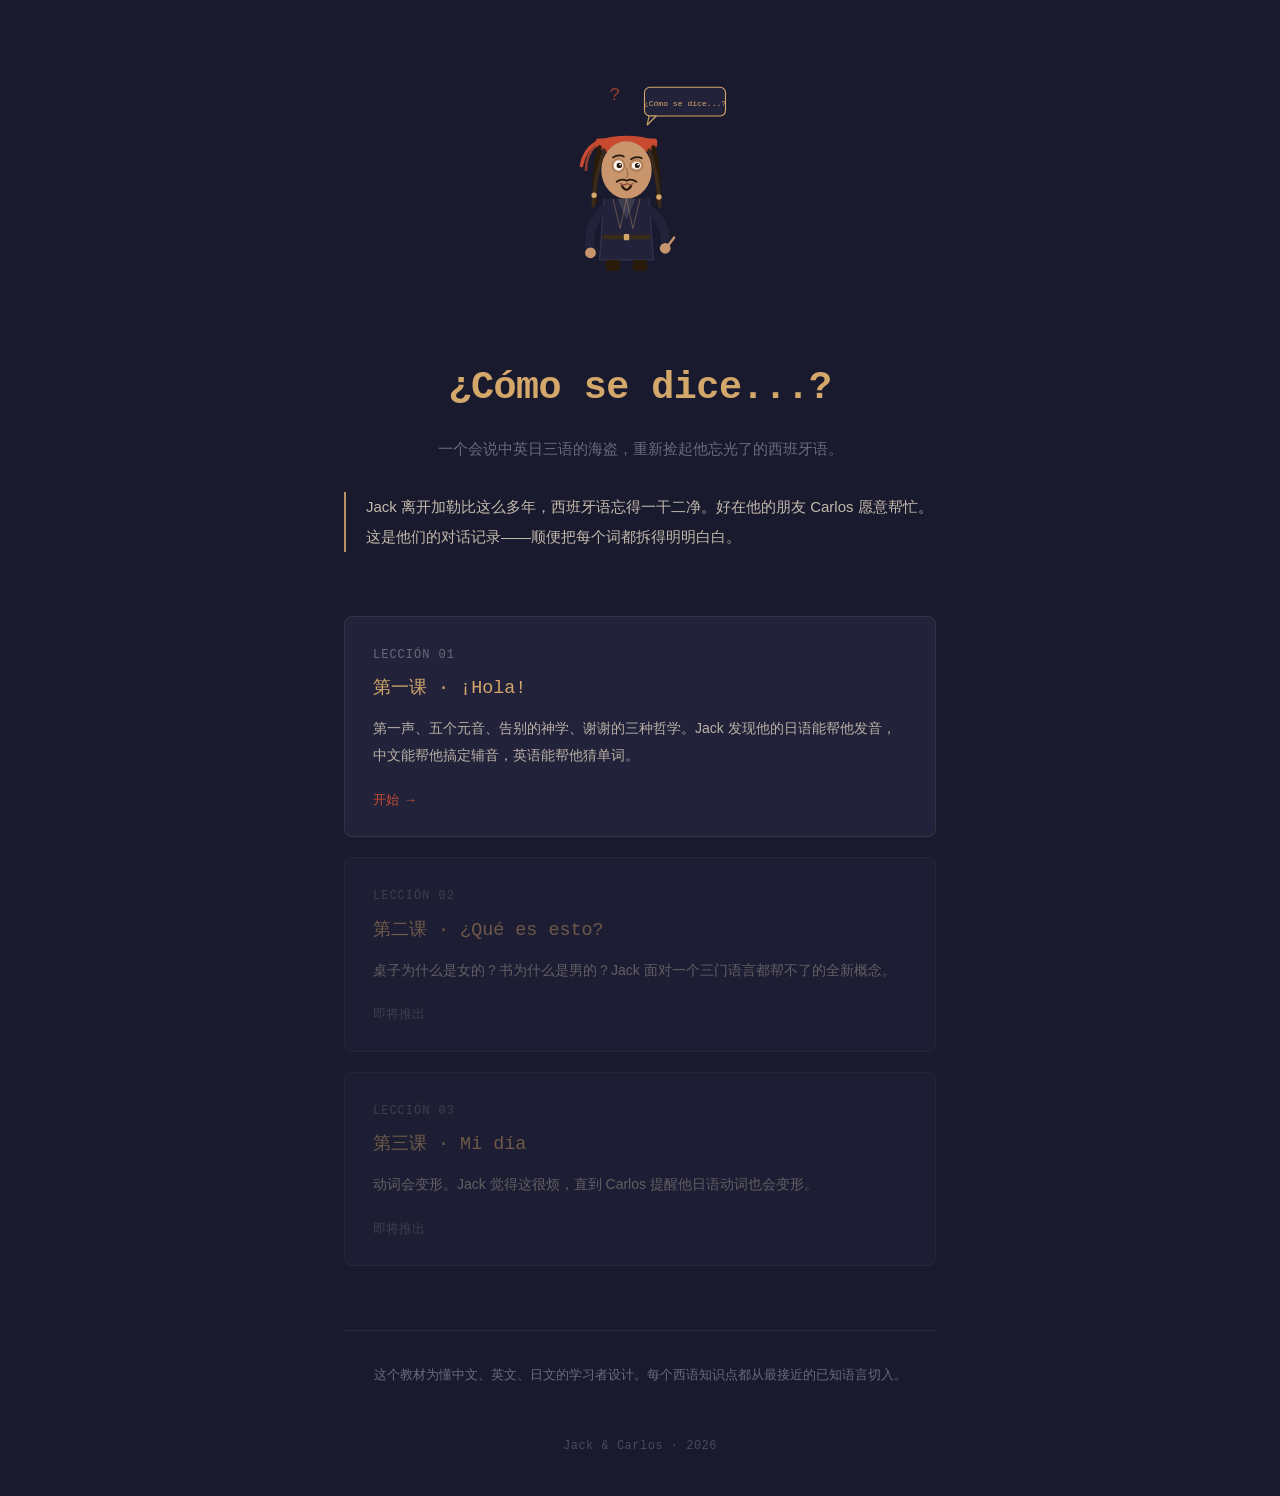
==== commit 5ba8b162: "fix: Jack left the Caribbean, not stayed Co-Authored-By: Claude Opus 4.6 (1M context) <noreply@anthr" ====
--- a/index.html
+++ b/index.html
@@ -144,7 +144,7 @@
 
   <h1 class="hero-title">¿Cómo se dice...?</h1>
   <p class="hero-subtitle">一个会说中英日三语的海盗，重新捡起他忘光了的西班牙语。</p>
-  <p class="hero-intro">Jack 在加勒比混了这么多年，西班牙语居然忘得一干二净。好在他的朋友 Carlos 愿意帮忙。这是他们的对话记录——顺便把每个词都拆得明明白白。</p>
+  <p class="hero-intro">Jack 离开加勒比这么多年，西班牙语忘得一干二净。好在他的朋友 Carlos 愿意帮忙。这是他们的对话记录——顺便把每个词都拆得明明白白。</p>
 </section>
 
 <section class="cards">
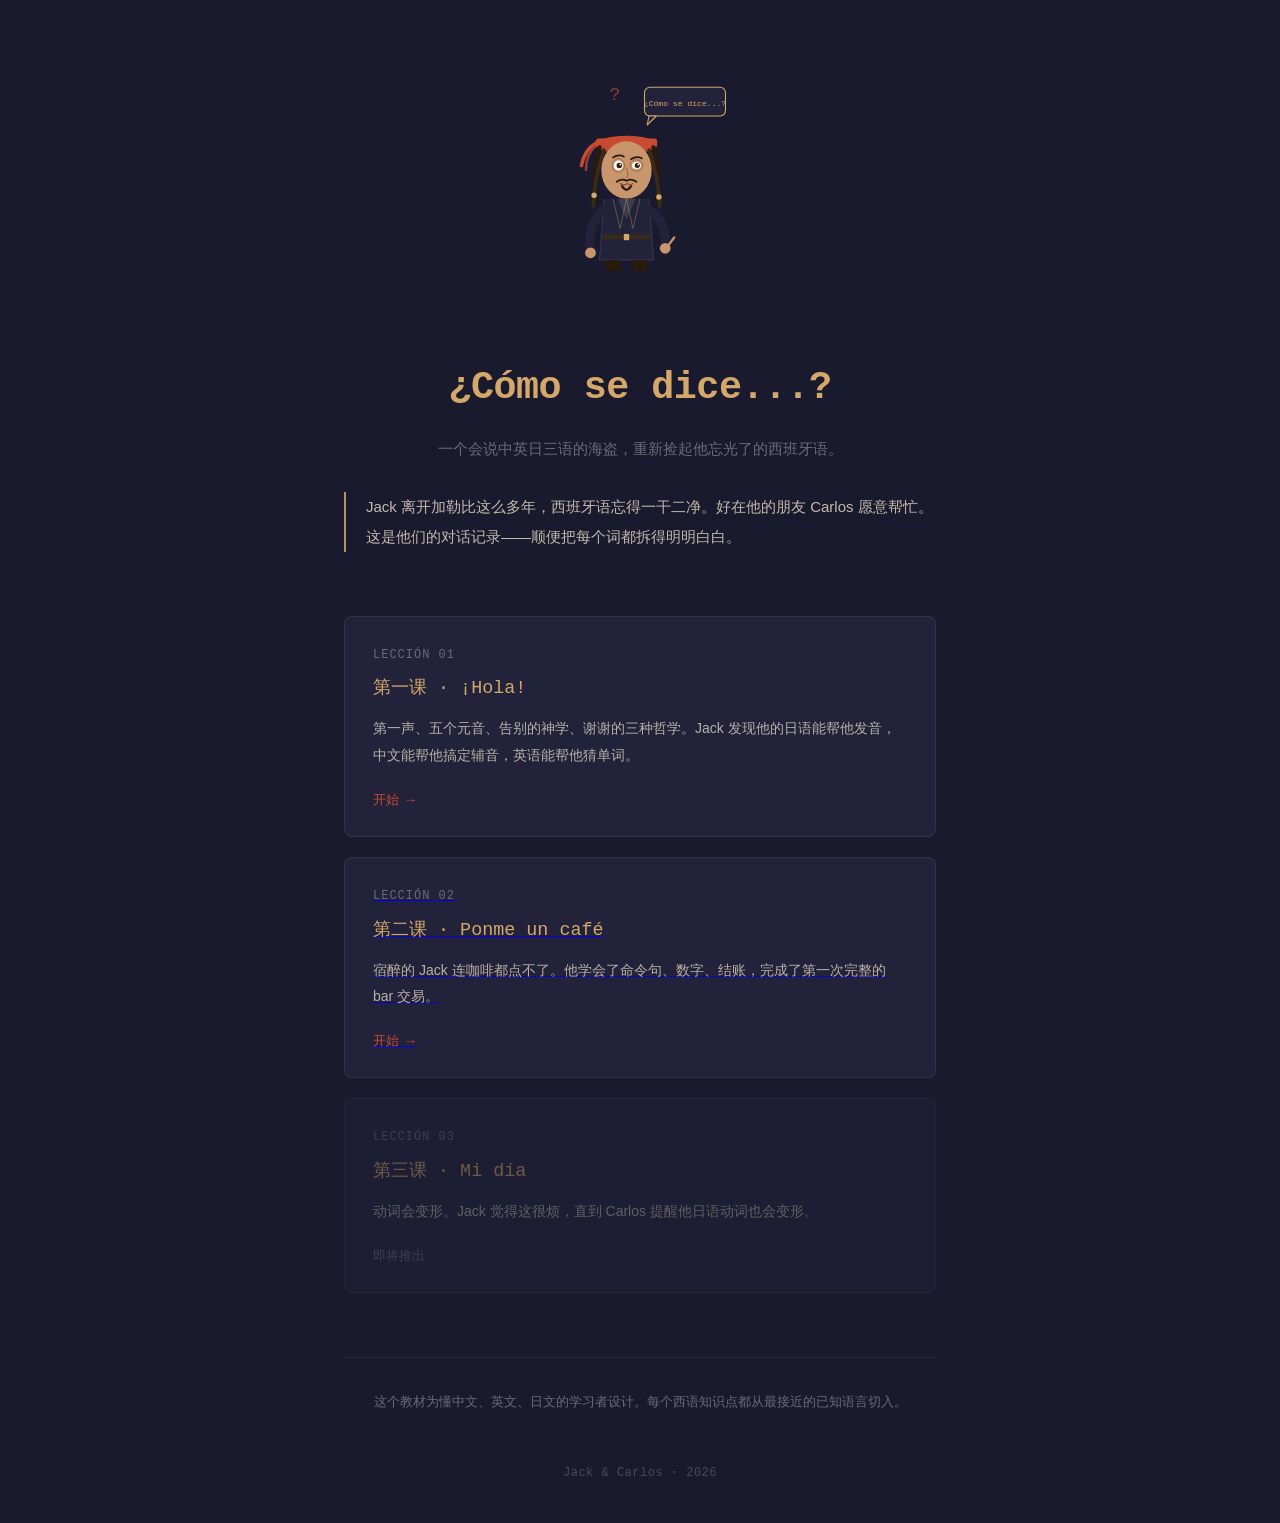
==== commit 3cf696d8: "update: enable Lesson 2 card on index page Co-Authored-By: Claude Opus 4.6 (1M context) <noreply@ant" ====
--- a/index.html
+++ b/index.html
@@ -155,12 +155,12 @@
     <span class="card-link">开始 →</span>
   </a>
 
-  <div class="card disabled">
+  <a href="leccion2.html" class="card">
     <div class="card-num">LECCIÓN 02</div>
-    <div class="card-title">第二课 · ¿Qué es esto?</div>
-    <p class="card-desc">桌子为什么是女的？书为什么是男的？Jack 面对一个三门语言都帮不了的全新概念。</p>
-    <span class="card-link">即将推出</span>
-  </div>
+    <div class="card-title">第二课 · Ponme un café</div>
+    <p class="card-desc">宿醉的 Jack 连咖啡都点不了。他学会了命令句、数字、结账，完成了第一次完整的 bar 交易。</p>
+    <span class="card-link">开始 →</span>
+  </a>
 
   <div class="card disabled">
     <div class="card-num">LECCIÓN 03</div>
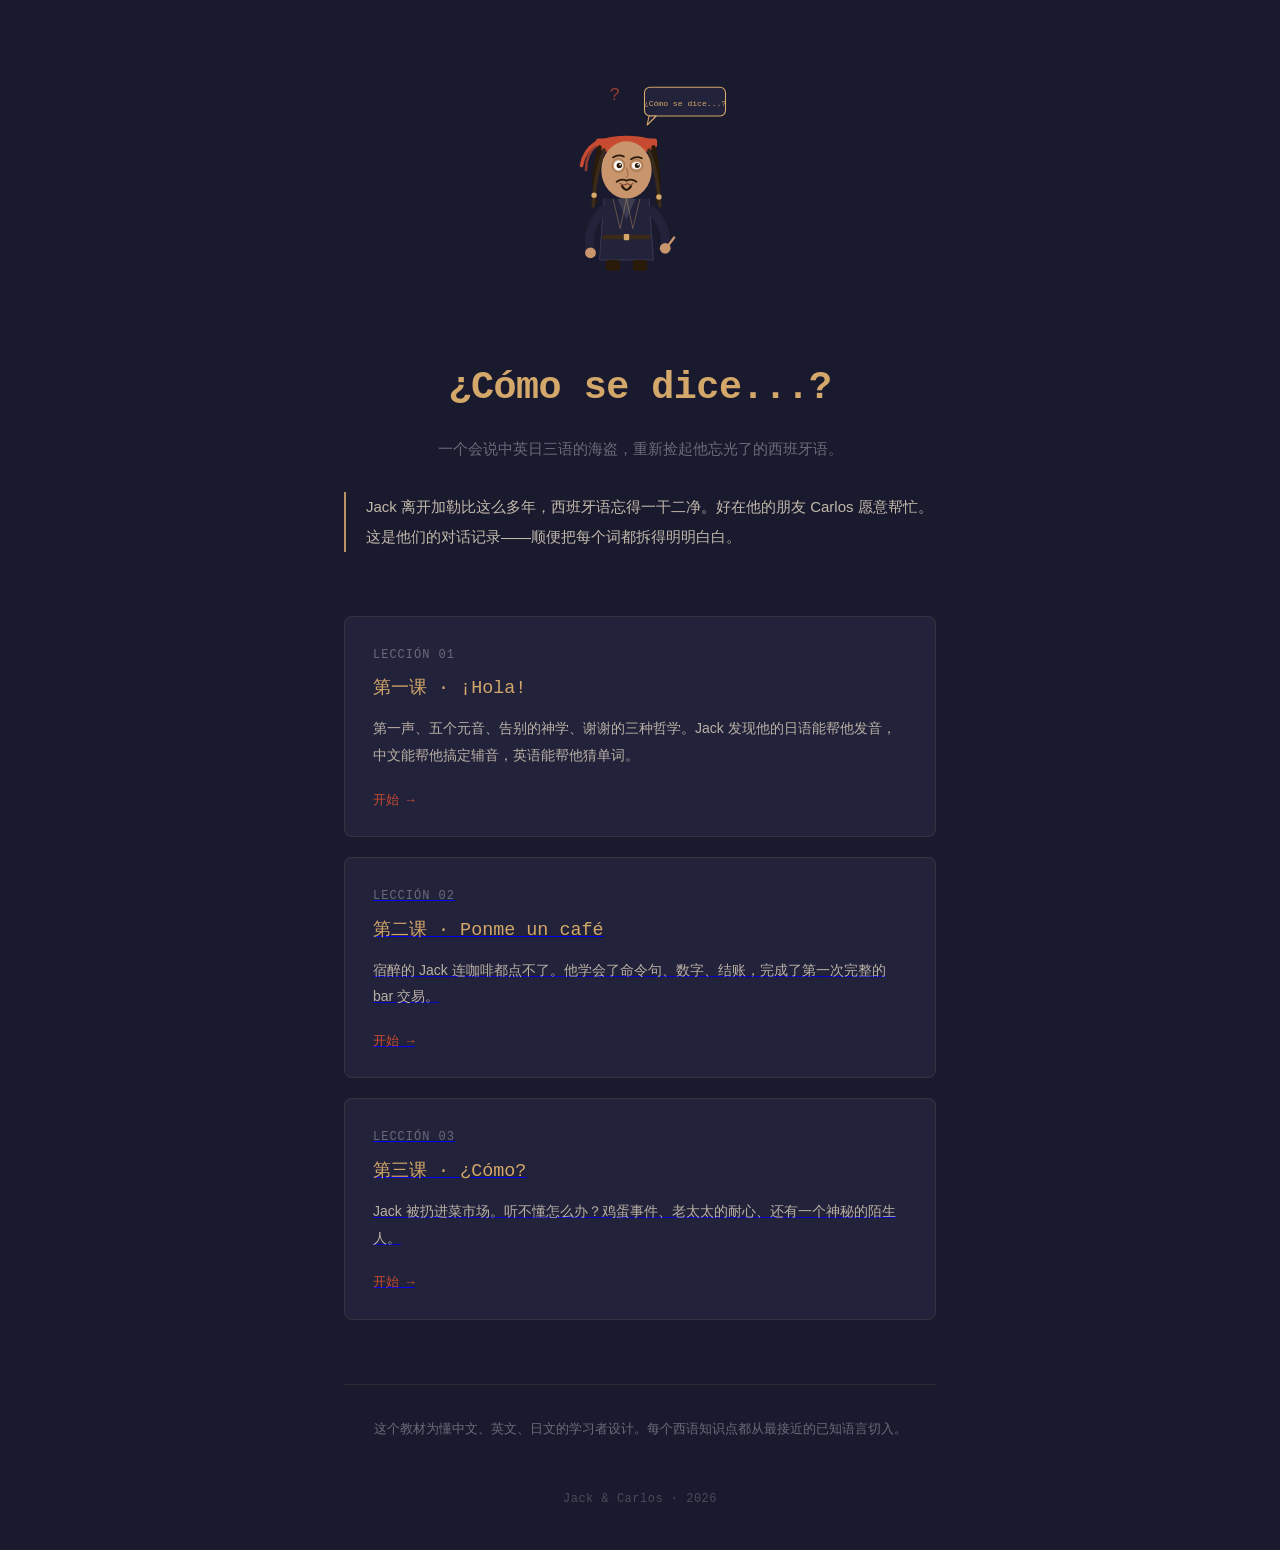
==== commit 8bb5a1b1: "update: enable Lesson 3 card on index page Co-Authored-By: Claude Opus 4.6 (1M context) <noreply@ant" ====
--- a/index.html
+++ b/index.html
@@ -162,12 +162,12 @@
     <span class="card-link">开始 →</span>
   </a>
 
-  <div class="card disabled">
+  <a href="leccion3.html" class="card">
     <div class="card-num">LECCIÓN 03</div>
-    <div class="card-title">第三课 · Mi día</div>
-    <p class="card-desc">动词会变形。Jack 觉得这很烦，直到 Carlos 提醒他日语动词也会变形。</p>
-    <span class="card-link">即将推出</span>
-  </div>
+    <div class="card-title">第三课 · ¿Cómo?</div>
+    <p class="card-desc">Jack 被扔进菜市场。听不懂怎么办？鸡蛋事件、老太太的耐心、还有一个神秘的陌生人。</p>
+    <span class="card-link">开始 →</span>
+  </a>
 </section>
 
 <section class="note">
